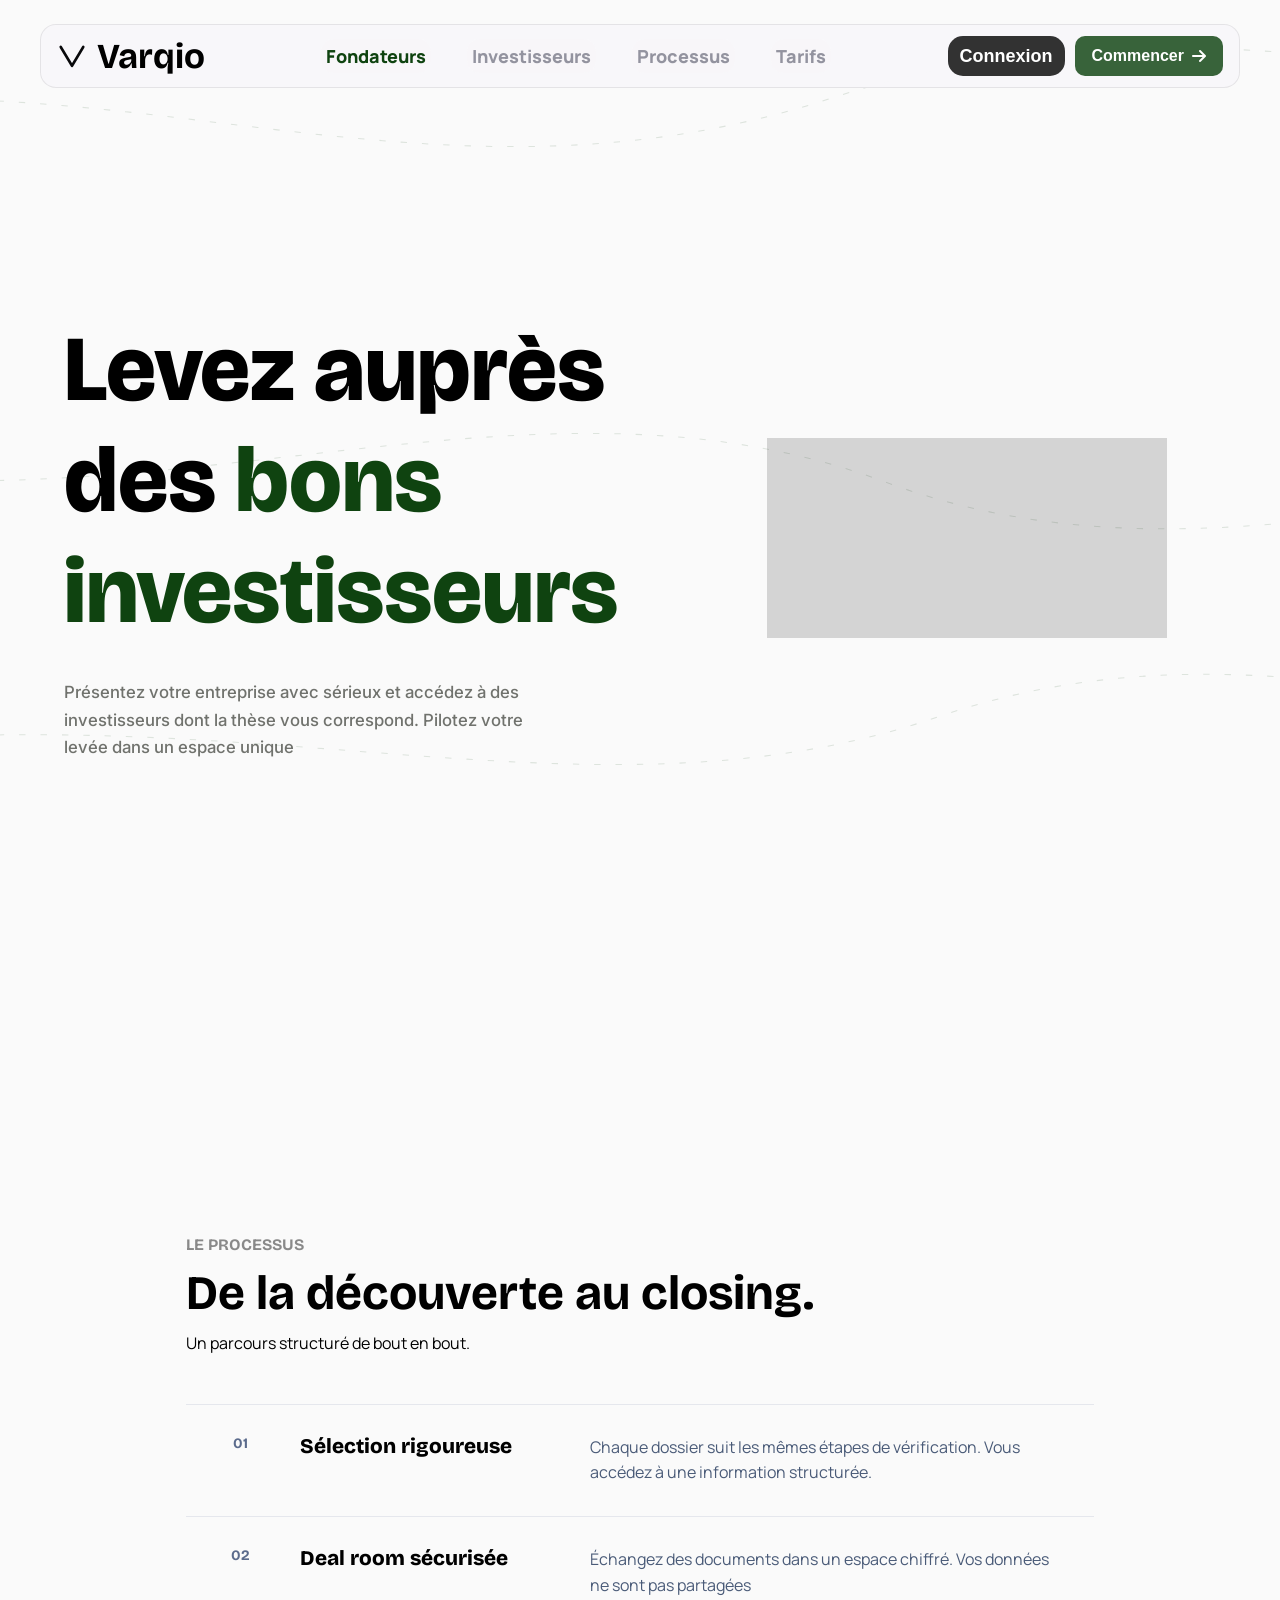
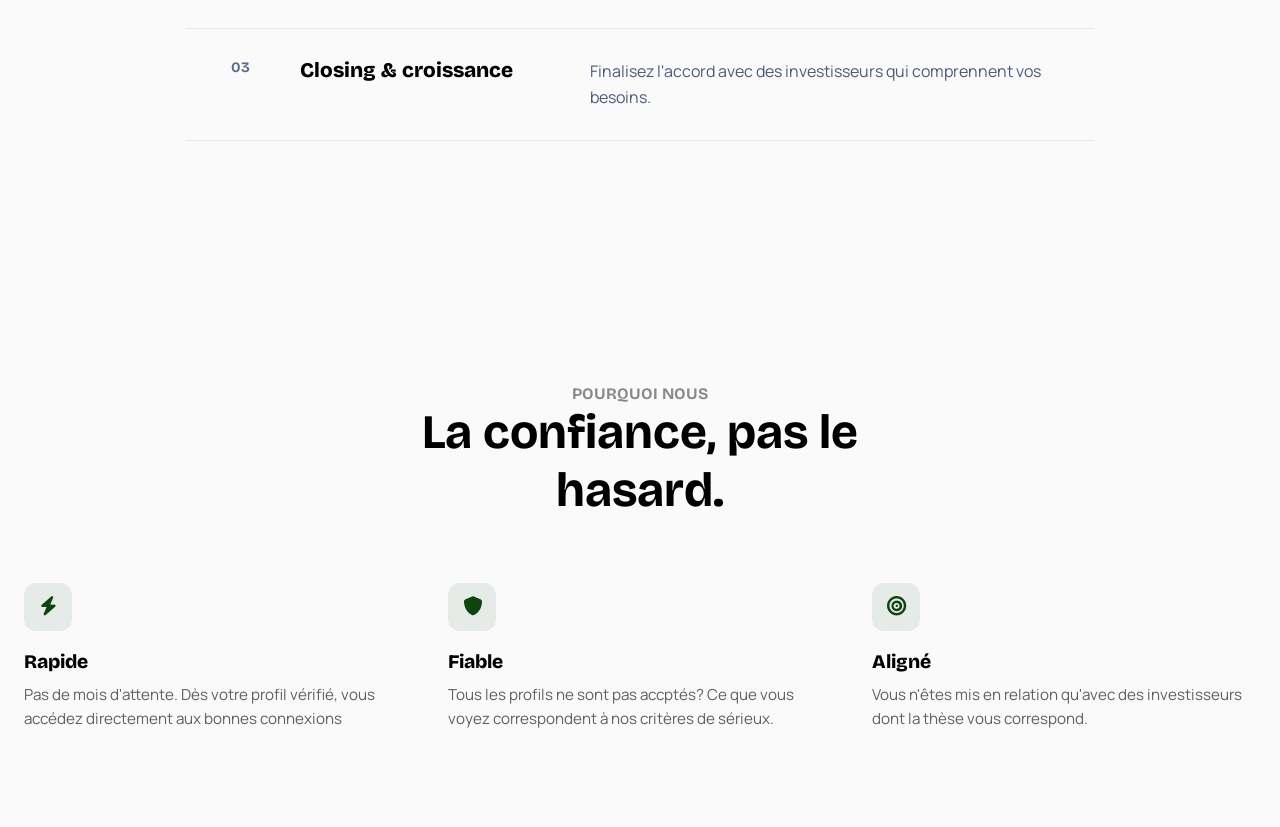
==== Pages/fondateurs.html @ b21f2e2b "Varqio 12/10/2026" ====
<!DOCTYPE html>
<html lang="fr">
    <head>
        <meta charset="UTF-8">
        <meta name="viewport" content="width=device-width, initial-scale=1.0">
        <title>Varqio</title> 
        <link rel="preconnect" href="https://fonts.googleapis.com">
        <link rel="preconnect" href="https://fonts.gstatic.com" crossorigin>
        <link href="https://fonts.googleapis.com/css2?family=Bricolage+Grotesque:opsz,wght@12..96,200..800&family=Inter:ital,opsz,wght@0,14..32,100..900;1,14..32,100..900&family=Manrope:wght@200..800&display=swap" rel="stylesheet">
        <link rel="stylesheet" href="../CSS/Components/cards.css">
        <link rel="stylesheet" href="../CSS/Components/buttons.css">
        <link rel="stylesheet" href="../CSS/base/global.css">
        <link rel="stylesheet" href="../CSS/layout/hero.css">
        <link rel="stylesheet" href="../CSS/base/typography.css">
        <link rel="stylesheet" href="../CSS/Global/navbar.css">
        <link rel="stylesheet" href="../CSS/Global/colors.css">
        <link rel="stylesheet" href="../CSS/pages/hero-fondt.css">
        <link rel="stylesheet" href="../CSS/layout/footer.css">
        <link rel="stylesheet" href="../CSS/base/variables.css">
        <link rel="stylesheet" href="../CSS/pages/fondt.css">
        <link rel="stylesheet" href="https://cdnjs.cloudflare.com/ajax/libs/font-awesome/6.7.2/css/all.min.css">
    </head>
    <body>
    <div class="scroll-progress"></div>
    <div class="bg-lines" aria-hidden="true">
        <svg class="bg-line bg-line-1" viewBox="0 0 1440 900" preserveAspectRatio="xMidYMid slice">
            <path d="M -200 150 C 200 50, 500 250, 900 120 S 1600 180, 1900 80"
                  fill="none" stroke="#0F4310" stroke-width="1" stroke-dasharray="6 14" />
        </svg>

        <svg class="bg-line bg-line-2" viewBox="0 0 1440 900" preserveAspectRatio="xMidYMid slice">
            <path d="M -200 450 C 250 550, 600 350, 950 480 S 1650 400, 1900 500"
                  fill="none" stroke="#0F4310" stroke-width="1" stroke-dasharray="6 14" />
        </svg>

        <svg class="bg-line bg-line-3" viewBox="0 0 1440 900" preserveAspectRatio="xMidYMid slice">
            <path d="M -200 750 C 300 650, 650 820, 1000 700 S 1650 780, 1900 680"
                  fill="none" stroke="#0F4310" stroke-width="1" stroke-dasharray="6 14" />
        </svg>
    </div>
        <nav class="navbar">

    <div>
        <a class="homeButton animHButton" href="../index.html">
            <img src="../Assets/Varqio-logo-LightTheme.svg" class="logoImage">
            <span class="logo-text">Varqio</span>
        </a>
    </div>

    <div class="nav-links">
        <a href="Pages/fondateurs.html" class="nvb-midlink current-page">Fondateurs</a>
        <a class="nvb-midlink">Investisseurs</a>
        <a class="nvb-midlink">Processus</a>
        <a class="nvb-midlink">Tarifs</a>
    </div>

    <div class="nav-actions">
        <div class="right-navbar">
            <button class="right-navbtn">Connexion</button>
            <button class="request-button">Commencer<i class="fa-solid fa-arrow-right"></i></button>
        </div>

        <button class="menu-button" aria-label="Open menu">
            <span></span>
            <span></span>
            <span></span>
        </button>
    </div>

    </nav>
    <div class="hero-fondt">
        <div class="f-hero-content">
            <div class="f-left-hero">
                <h1 class="f-hero-h1">Levez auprès des <span>bons investisseurs</span></h1>
                <p>Présentez votre entreprise avec sérieux et accédez à des investisseurs dont la thèse vous correspond. Pilotez votre levée dans un espace unique</p>
            </div>
            <div class="f-right-hero">
                <div class="hero-f-card">

                </div>
            </div>
        </div>
    </div>
    <div class="process-f">
        <div class="fp-content">
            <div class="fp-top">
                <h4>LE PROCESSUS</h4>
                <h2>De la découverte au closing.</h2>
                <p>Un parcours structuré de bout en bout.</p>
            </div>

            <div class="fp-card">
                <div class="fpc-row">
                    <span class="fpc-num">01</span>
                    <h3>Sélection rigoureuse</h3>
                    <p class="fpc-desc">Chaque dossier suit les mêmes étapes de vérification. Vous accédez à une information structurée.</p>
                </div>

                <div class="fpc-row">
                    <span class="fpc-num">02</span>
                    <h3>Deal room sécurisée</h3>
                    <p class="fpc-desc">Échangez des documents dans un espace chiffré. Vos données ne sont pas partagées</p>
                </div>

                <div class="fpc-row fpc-row-bottom">
                    <span class="fpc-num">03</span>
                    <h3>Closing & croissance</h3>
                    <p class="fpc-desc">Finalisez l'accord avec des investisseurs qui comprennent vos besoins.</p>
                </div>
            </div>
        </div>
    </div>
    <div class="why-us">                                        <!-- pouquoi-nous -->
        <div class="why-content">
            <div class="why-top">
                <h4>POURQUOI NOUS</h4>
                <h2>La confiance, pas le hasard.</h2>
            </div>
            <div class="why-grid">
                <div class="why-card">
                    <div class="why-icon">
                        <i class="fa-solid fa-bolt"></i>
                    </div>
                    <h3>Rapide</h3>
                    <p>Pas de mois d'attente. Dès votre profil vérifié, vous accédez directement aux bonnes connexions</p>
                </div>
                <div class="why-card">
                    <div class="why-icon">
                        <i class="fa-solid fa-shield"></i>
                    </div>
                    <h3>Fiable</h3>
                    <p>Tous les profils ne sont pas accptés? Ce que vous voyez correspondent à nos critères de sérieux.</p>
                </div>
                <div class="why-card">
                    <div class="why-icon">
                        <i class="fa-solid fa-bullseye"></i>
                    </div>
                    <h3>Aligné</h3>
                    <p>Vous n'êtes mis en relation qu'avec des investisseurs dont la thèse vous correspond.</p>
                </div>
            </div>

        </div>
    </div>
        <script src="../JS/menuButton.js"></script>
        <script src="../JS/scrollReveal.js"></script>
        <script src="../JS/scrollProgress.js"></script>
    </body>
</html>
---- CSS/Components/cards.css ----
.hero-homecard { 
    grid-template-columns: 1fr 1fr ;
    padding: clamp(18px, 1.8vw, 26px);
    background-color: #ffffff;
    border: 1px solid black;
    border-radius:  20px;
}

.probcard {
    border-left: 2px solid gray;
    width: 100%;
    max-width: 600px;
    min-height:300px;
    max-height: 500px;
    height: auto ;
    border: 2px solid black;
    background-color: #fff;
    text-align: left;
    border-radius: 10px;
    box-sizing: border-box;
    padding: 30px;
}

.cardicon {
    display:flex;
    justify-content: center;
    margin-bottom: 20px;
}

.has-card {
    width: 100%;
    

    border-radius: 16px;
    background-color: white;
    border: 4px solid #1e29384b;
    
    padding: 24px;
}

@media screen and (max-width: 1077px) {
    .has-card {
        max-width: 560px;
        margin: 0 auto;
    }
}
.has-header {
    display: flex;
    justify-content: space-between;
    align-items: center;;

    font-size: 0.75rem;
    font-weight: 700;
    color: #767676;
    margin-bottom: 16px;

}

.has-card hr {
    border: 1px solid rgba(0, 0, 0, 0.1)
}
.has-row {
    display: flex;
    justify-content: space-between;

    font-size: 0.9rem;
    font-weight: 700;

    padding: 10px 0;
}

.has-row-bottom {
    display: flex;
    justify-content: space-between;

    font-size: 0.9rem;
    font-weight: 700;

    padding: 10px 0 0 0;
}

.has-profile {
    display: flex;
    flex-direction: column;

    border-radius: 10px;
    border: 4px solid #bdc0c4;
    background-color: #24395e15;


    padding: 14px;
    margin: 10px;
}

.has-profile h3, .has-profile span{
    text-align: left;
}

.tar-h-card {
    width: 100%;
    max-width: 400px;

    margin: 0 auto; /* centre la carte dans sa colonne */

    border-radius: 20px;
    background-color: #bdc1c938;
}


.pricing-row {
    display: flex;
    justify-content: space-between;
    align-items: center;

     padding: clamp(14px, 2vw, 20px);
}

.pricing-row h4{
    font-family: 'Bricolage Grotesque', sans-serif;
}

.pricing-row > strong{
    font-size: clamp(1.6rem, 4vw, 2rem);
    font-family: 'Bricolage Grotesque', sans-serif;
    font-weight: 900;
    color: var(--couleur-maindeep1);
}

.pricing-row-top {
    border-width: 2px 2px 1px 2px;
    border-style: solid;
    border-color: rgba(0, 0, 0, 0.15);
    border-radius: 20px 20px 0 0;
}

.pricing-row-middle {
    border-width: 1px 2px;
    border-style: solid;
    border-color: rgba(0, 0, 0, 0.15);
}

.pricing-row-bottom {
    border-width: 1px 2px 2px 2px;
    border-style: solid;
    border-color:rgba(0, 0, 0, 0.15);
    border-radius: 0 0 20px 20px;
}

.rej-home-card {
    position: relative;
    overflow: hidden;

    max-width:100%;

    display: flex;
    flex-direction: column;
    align-items: center;
    justify-content: center;

    background-color: #2c476c7c;
    border-radius: 20px;
    border: 2px solid #0d152071;

   
    gap: 20px;
    margin: clamp(1.5rem, 4vw, 4rem) 16px;
    padding: clamp(28px, 6vw, 80px);
}

.rej-home-card::before {
    content: "";
    position: absolute;
    inset: 0;

    background-image: radial-gradient(
        circle at center,
        #0f4310b2,
        #98a6b8
    );

    opacity: 0;
    z-index: 0;

    transition: opacity 2.5s ease;
}

.rej-home-card:hover::before {
    opacity: 1;
}

.rej-home-card > * {
    position: relative;
    z-index: 1;
}

.rej-home-card h3 {
    color: var(--coul-princ)
}

.rej-home-card h2 {
    max-width:100%;
    word-break: break-word;
    overflow-wrap: break-word;
}

.hero-f-card {
    width: 400px;
    height:200px;

    background-color: rgba(0, 0, 0, 0.15);
}

@media screen and (max-width: 1020px) {
    .hero-f-card {
        display: none;
    }
}

.fp-card {
    display: flex;
    flex-direction: column;

    width: 100%;
    height: auto;
}

.fpc-row {
    display: grid;
    grid-template-columns: 60px 260px 1fr;
    align-items: start;
    gap: 30px;

    border-top: 1.5px solid #e5e7ed;
    padding: 30px 24px;

    transition: background-color 0.3s ease;
}

.fpc-row-bottom {
    border-bottom: 1.5px solid #e5e7ed;
}

.fpc-row:hover {
    background-color: #f0f3f9;
}

.fpc-num {
    font-family: 'Bricolage Grotesque', sans-serif;
    font-size: 0.9rem;
    font-weight: 700;
    color: #5b6b8c;
}

.fpc-row h3 {
    font-size: 1.3rem;
    font-weight: 800;
    line-height: 1.2;
    margin: 0;

    text-align: left;
}

.fpc-desc {
    max-width: 480px;

    font-size: 1rem;
    line-height: 1.6;
    color: #4a5b78;

    text-align: left;
    margin: 0;
}

@media (max-width: 800px) {
    .fpc-row {
        display: grid;
        grid-template-columns: 1fr;
        justify-items:center;
        gap: 10px;
    }
    .fpc-row h3 {
        text-align: center;
    }
    .fpc-desc {
        text-align: center;
    }
}

.why-card {
    text-align: left
}

.why-icon {
    display: inline-flex;
    align-items: center;
    justify-content: center;

    width: 48px;
    height: 48px;

    border-radius: 12px;
    background: rgba(15,67,16, 0.08);

    margin-bottom: 1.2rem;
}

.why-icon i {
    color: #0f4310;
    font-size: 1.2rem;
}

.why-card h3 {
    font-size: 1.2rem;
    font-weight: 800;
    margin-bottom: 0.6rem;
    text-align: left;
}

.why-card p {
    font-size: 0.95rem;
    line-height: 1.6;
    color: #5B6259;
    text-align: left;
}
---- CSS/Components/buttons.css ----
.request-button {
  display: inline-flex;
  align-items: center;
  justify-content: center;

   gap: 8px;

  
  border-radius: 10px;
  height: 40px;
  padding: 10px 16px;
    
  background: #0f4310d2;
  color: white;

  border: none;
  cursor: pointer;

  position: relative;
  overflow: hidden;

  transition: border-color 0.25s ease, background-color 0.5s ease;
  
  font-weight: 600;
  font-size: 1rem;
}
.request-button:hover {
  border-color: #0F4310;
  background-color: #0f4310;
}

@media (max-width: 749px) { 
    .request-button {
        min-width: 50%;
    }
    .right-navbtn {
        min-width: 50%;
    }
}


.investisseur-btn {
    max-width:80%;
    height: 50px;
    
    padding: 16px;
    
    align-items: center;
    border-radius: 6px;

    background-color: #0F4310;
    color: white;
    border: none;
    transition: transform 0.25s ease, box-shadow 0.25s ease;

    cursor: pointer;
} 
.investisseur-btn:hover {
    transform: translate(0px, -2px); 
    box-shadow: 0 8px 24px -6px #0F4310;
} 

.investisseur-btn:hover,
.request-button:hover {
    background-color: var(--couleur-maindeep1);
    transform: translateY(-2px);
    box-shadow: 0 8px 24px -6px var(--couleur-main1);
}


.postul-btn {
    max-width:80%;
    padding: 16px;
    border-radius: 6px;
    background-color: #b6bbbdcc;
    border: 2px solid rgb(85, 80, 80);
    cursor: pointer;

    border-color: rgba(20, 23, 15, 0.2);
    color: var(--encre);

}

.postul-btn:hover {
    border-color: var(--couleur-maindeep1);
    color: var(--couleur-maindeep1);
    transform: translateY(-2px);
}

.investisseur-btn,
.postul-btn,
.request-button {
    display: inline-flex;
    align-items: center;
    justify-content: center;
    gap: 8px;

    border-radius: 10px;
    border: 1.5px solid transparent;

    font-family: 'Space Grotesk', sans-serif;
    font-weight: 600;
    cursor: pointer;

    transition: background-color 0.25s ease, border-color 0.25s ease, transform 0.15s ease, box-shadow 0.25s ease;
}

.investisseur-btn,
.postul-btn {
    height: 50px;
    padding: 0 22px;
    font-size: 1.05rem;
    width: 300px;
}

.hero-btns {
    display: flex;
    margin: 10px ;
    gap: 10px;
}


.investisseur-btn:hover,
.request-button:hover {
    background-color: var(--couleur-main1);
    transform: translateY(-2px);
    box-shadow: 0 8px 24px -6px var(--couleur-maindeep1);
}
@media screen and (max-width: 900px) {
    .hero-home-btns {
        display: flex;
        justify-content: center;
        flex-wrap: wrap;
        margin:10px;
        gap: 10px;
    }
    .investisseur-btn,
    .postul-btn {
        height: 50px;
        padding: 0 16px;
        font-size: 1.05rem;
        width: 300px;
    }   
}

.fond-btn {
    max-width: max-content;
    background-color: #376239;
    color: white;
    font-weight: 600;
   
    border-radius: 10px;
    border:none;
    padding: 10px;
    margin: 15px 15px 15px 0;
    transition: transform 0.8s ease-in-out, box-shadow 0.8s ease, background-color 0.8s ease;
}

.fond-btn:hover {
    cursor: pointer;
    transform: scale(1.05);
    background-color: var(--couleur-main1);
    box-shadow: 0 0 20px  0.5px #0F4310;
}

.has-btn {
    display: flex;
    align-items: center;
    justify-content: space-between;
    
    gap: 8px;

    width: 100%;

    padding: 10px;
    margin-top: 15px;

    border-radius: 10px;
    border: none;

    background-color: #0F4310;
    color: white;

    font-family: 'Bricolage Grotesque', sans-serif;
    font-weight: 600;
    font-size: 1rem;

    cursor: pointer;
    transition: background-color 0.5s ease 0.1s, transform 0.5s ease 0.1s;
}

.has-btn:hover {
    background-color: #0A2F0C;
    transform: translate(0, -4px);
}

.has-btn i {
    background: transparent;
    transition: transform 0.5s ease;
}

.has-btn:hover i {
    transform: translate(6px, 0);
}
---- CSS/base/global.css ----
* {
    margin: 0;
    padding: 0;
    box-sizing: border-box;
}

:root {
    font-size: 16px;
}

html {
    overflow-x: clip;
    margin: 0;
    padding:0;
}

@media (prefers-reduced-motion: no-preference) {
    html {
        scroll-behavior: smooth;
    }
}

body {
    display: flex;
    flex-direction: column;
    justify-content: flex-start;
    text-align: center;

    margin: 0;
    padding: 0;

    background-color: #FAFAFA;
    color: black;
    font-family: "Manrope", sans-serif;  
}


.resizing * {
    transition: none !important;
}

::selection {
    background-color: #0f4310;
    color: #ffffff;
}

/* Barre de défilement */
::-webkit-scrollbar {
    width: 6px;
}

::-webkit-scrollbar-track {
    background: transparent;
}

::-webkit-scrollbar-thumb {
    width: 10px;

    background-color: rgba(15, 67, 16, 0.4);
    border-radius: 20px;

    border: 2px solid #FAFAFA;
    background-clip: padding-box;
}

::-webkit-scrollbar-thumb:hover {
    background-color: rgba(15, 67, 16, 0.6);
    border-width: 1px;
}

.scroll-progress {
    position: fixed;
    top: 0;
    left: 0;

    height: 3px;
    width: 0%;

    background-color: #0F4310;

    z-index: 200;

    transition: width 0.1s ease-out;
}

.bg-lines {
    position: fixed;
    inset: 0;

    z-index: -1;
    opacity: 0.12;

    pointer-events: none;
    overflow: hidden;
}

.bg-line {
    position: absolute;
    top: 0;
    left: -10%;

    width: 120%;
    height: 100%;

    will-change: transform, translate;
}

/* Deux animations par ligne : X (propriété "translate") et Y (propriété "transform"),
   avec des durées différentes pour que les arrêts ne coïncident jamais */
.bg-line-1 {
    animation:
        driftX1 16s linear infinite alternate,
        driftY1 11s linear infinite alternate;
}

.bg-line-2 {
    animation:
        driftX2 19s linear infinite alternate,
        driftY2 13s linear infinite alternate;
}

.bg-line-3 {
    animation:
        driftX3 21s linear infinite alternate,
        driftY3 17s linear infinite alternate;
}

@keyframes driftX1 { from { translate: 0 0; }     to { translate: -12% 0; } }
@keyframes driftY1 { from { transform: translateY(0); }    to { transform: translateY(40px); } }

@keyframes driftX2 { from { translate: -10% 0; }  to { translate: 8% 0; } }
@keyframes driftY2 { from { transform: translateY(0); }    to { transform: translateY(-50px); } }

@keyframes driftX3 { from { translate: 6% 0; }    to { translate: -10% 0; } }
@keyframes driftY3 { from { transform: translateY(25px); } to { transform: translateY(-30px); } }

@media (prefers-reduced-motion: reduce) {
    .bg-line {
        animation: none;
    }
}

.reveal,
.reveal-left,
.reveal-up {
    opacity: 0;
    transition: opacity 0.7s ease, transform 0.7s ease;
}

.reveal-left {
    transform: translateX(-30px);
}

.reveal-up {
    transform: translateY(24px);
}

.reveal.visible,
.reveal-left.visible,
.reveal-up.visible {
    opacity: 1;
    transform: translate(0, 0);
}

.reveal-delay {
    transition-delay: 0.18s;
}

@media (prefers-reduced-motion: reduce) {
    .reveal,
    .reveal-left,
     .reveal-up {
        opacity: 1;
        transform: none;
        transition: none;
     }
}
---- CSS/layout/hero.css ----
.hero {
    position: relative;
    min-height: calc(100vh - 120px);

    display: flex;
    flex-direction: column;
    align-items: center;
    justify-content: center;
    overflow: hidden;
}


.hero::before {
    content: "";
    position: absolute;
    top: -200px;
    left: 50%;
    transform: translateX(-50%);

    width: 900px;
    height: 500px;

    background: radial-gradient(ellipse at center, rgba(15, 67, 16, 0.08), transparent 70%);

    pointer-events: none;
    z-index: 0;
    top: -120px;
    width: min(900px, 100%);
}

.hero-content {
    display: flex;
    flex-direction: column;
    align-items: flex-start;
    text-align: left;

    line-height: 1;
    gap: clamp(1.5rem, 2vw + 0.5rem, 2rem);

    width: 100%;
    max-width: 1300px;
}

.hero-content span {
    color: var(--couleur-main1);
}


.top-hero {
    display: flex;
    align-items: center;
    justify-content: center;

    gap: clamp(40px, 6vw, 90px);

    width: 100%;
    padding: 20px;
}

.hero p {
    width: 90%;
    max-width: 600px;

    margin: 0;

    text-align: left;
    font-size: 1.05rem;
    line-height: 1.65;
     padding: 20px;

    color: var(--mutée);
    font-weight: 500;
    font-family: 'Inter', sans-serif;
}

.hero-grid {
    display: grid;
    grid-template-columns: 2fr 1fr;
    align-items: center;
    gap: 3rem;

    max-width: 1200px;
    margin: 10px;
    
    position: relative;
    z-index: 1;
    
}


.hero-mockup {
    display: flex;
    justify-content: center;
}

.founder-card {
    width: 100%;
    max-width: 340px;

    background: white;
    border: 1px solid rgba(0, 0, 0, 0.08);
    border-radius: 16px;
    box-shadow: 0 20px 60px -20px rgba(0, 0, 0, 0.15);

    padding: 24px;
}

.founder-card-top {
    display: flex;
    align-items: center;
    gap: 12px;

    margin-bottom: 20px;
}

.founder-avatar {
    width: 44px;
    height: 44px;
    border-radius: 50%;
    background: linear-gradient(135deg, #0F4310, #4a7a3f);
    flex-shrink: 0;
}

.founder-name {
    font-weight: 700;
    font-size: 0.95rem;
    margin: 0;
}

.founder-role {
    font-size: 0.8rem;
    color: #767676;
    margin: 0;
}

.verified-badge {
    margin-left: auto;
    font-size: 0.75rem;
    font-weight: 600;
    color: #0F4310;
    background: rgba(15, 67, 16, 0.08);
    padding: 4px 10px;
    border-radius: 20px;
    white-space: nowrap;
}

.founder-stats {
    display: flex;
    gap: 24px;
    padding-top: 16px;
    border-top: 1px solid rgba(0, 0, 0, 0.06);
}

.stat-value {
    font-size: 1.4rem;
    font-weight: 800;
    color: #14170F;
    margin: 0;
}

.stat-label {
    font-size: 0.75rem;
    color: #767676;
    margin: 0;
}

@media (max-width: 1020px) {
    .hero-grid {
        display: flex;
        flex-direction: column;
        align-items: center;
        gap: 2rem;

        width: 100%;
        margin: 0;
        padding: 2rem 20px;
    }

    .hero-content {
        align-items: center;
        text-align: center;
        width: 100%;
        margin: 0;
    }

    .hero h1 {
        text-align: center;
    }

    .top-hero {
        padding: 0;
    }

    .hero p {
        width: 100%;
        padding: 10px 0;
        text-align: center;
    }

    .hero-btns {
        flex-wrap: wrap;
        justify-content: center;
        margin: 0;
    }

    .hero-mockup {
        width: 100%;
        margin-top: 0;
    }
}
---- CSS/base/typography.css ----
.display-large {
    font-family: "Space Grotesk", sans-serif;
    font-size: 64px;
    font-weight: 600;
}

.display-medium {
    font-family: "Space Grotesk", sans-serif;
    font-size: 44px;
    font-weight: 600;
}

.headline-large {
    font-family: "Space Grotesk", sans-serif;
    font-size: 32px;
    font-weight: 600;
}

.body-large {
    font-family: Inter, sans-serif;
    font-size: 16px;
    font-weight: 400;
}

.label-small {
    font-family: "Plus Jakarta Sans", sans-serif;
    font-size: 12px;
    font-weight: 400;
    color: #938f97;
}

.nvb-midbtn{
    font-family:"Space Grotesk", sans-serif;
    font-size: 19px;
}

h1, h2, h3, h4, h5, h6, p{
    color: black;
}
h1, h2, h3, h4 {
    font-family: 'Bricolage Grotesque', sans-serif;
}

h4 {
    color: rgba(0, 0, 0, 0.45)
}

.hero-h-h1 {
    font-weight: 800;
    font-size: clamp(2.9rem, 6vw + 1rem, 6rem);
    text-align: left;
    color: black;
}

.f-hero-h1 {
    font-weight: 800;
    text-align: left;
    font-size: clamp(3rem, 6vw + 1rem, 6rem);
    color: black;
}

.f-hero-h1 span {
    color: var(--coul-princ)
}
 
h2 {
    font-size: clamp(1.9rem, 4vw + 0.8rem, 3rem);
    font-weight: 700;
    color: black;
}

.HomeProcessus  > p {
    font-weight: 700;
}
---- CSS/Global/navbar.css ----
.navbar {
    display: flex;
    justify-content: space-between;
    align-items: center;

    position: sticky;
    top: 24px;
    z-index: 100;

    width: min(1200px, calc(100% - 32px));
    height: 64px;

    margin: 24px auto 0;
    padding: 0 16px;

    border: 1px solid rgba(0, 0, 0, 0.08);
    border-radius: 16px;

    background-color: rgba(248, 247, 250, 0.97);

    box-sizing: border-box;
}

.logo-text {
    font-size: 35px;
    font-family: 'Bricolage Grotesque', sans-serif;
    color: black;
    font-weight: 700;
}

.logoImage {
    width: 30px;
}

.homeButton {
    display: flex;
    align-items: center;
    gap: 10px;

    background: none;
    border: none;
    
    user-select: none;

    text-decoration: none;
}

.animHButton {
    position: relative;
    overflow: hidden;
}

.animHButton::after {
    content: "";
    position:absolute;
    left:0;
    bottom:0;

    width: 100%;
    height: 2px;

    background-color: #0F4310;

    transform: scaleX(0);
    transform-origin: left;

    transition: transform 0.3s ease;
}

.animHButton:hover::after {
    transform: scaleX(1);
}

.menu-button {
    display: flex;
    flex-direction: column;
    justify-content: center;
    align-items: center;

    gap: 5px;

    width: 40px;
    height: 40px;

    padding: 0;

    border: 2px solid rgba(128, 128, 128, 0.6);
    border-radius: 13px;

    background: none;
    cursor: pointer;
}

.menu-button span {
    display: block;

    width: 22px;
    height: 3px;

    background-color: rgb(100, 100, 100);

    transition:
        transform 0.3s ease,
        opacity 0.3s ease;
}

.menu-button.open span:nth-child(1) {
    transform: translate(0, 8px) rotate(45deg) scale(1.2);
}

.menu-button.open span:nth-child(2) {
    opacity: 0;
}

.menu-button.open span:nth-child(3) {
    transform: translate(0, -8px) rotate(-45deg) scale(1.2);
}

.nav-links {
    display: flex;
    flex-direction: column;
    gap: 20px;

    position: absolute;

    top: calc(100% + 10px);
    left: 0;
    right: 0;

    padding: 20px;

    background: #F8F7FA;

    border: 1px solid rgba(0, 0, 0, 0.08);
    border-radius: 16px;

    box-sizing: border-box;

    opacity: 0;
    visibility: hidden;
    transform: translateY(-8px);
    pointer-events: none;

    transition:
        opacity 0.4s ease,
        transform 0.4s ease,
        visibility 0s linear 0.25s;
}


.nav-links.open {
    opacity: 1;
    visibility: visible;
    transform: translateY(0);
    pointer-events: auto;

    background: rgba(255, 255, 255, 0.9);
    transition:
        opacity 0.4s ease,
        transform 0.4s ease,
        visibility 0s linear 0s;

}

.nvb-midlink {
    font-size: 18px;

    color: #93939f;
    background-color: #f8f7fabb;

    user-select:none;

    font-weight: 800;
    
    border-radius: 12px;

    text-decoration: none;

    padding: 5px;

    border: none;

    transition: background-color 0.4s ease;
}

.nvb-midlink:hover {
    background-color: rgba(200, 200, 200, 1);
    cursor: pointer;
}

.right-navbtn {
    color: white;
    background-color: rgba(0, 0, 0, 0.8);
    font-weight: 700;
    font-size: 18px;

    border-radius: 15px;
    padding: 8px 12px;
    height: 40px;

    border: none;

    transition: background-color 0.4s ease;
}

.right-navbtn:hover {
    background-color: rgba(140, 140, 140, 1);
}

.nav-actions {
    display: flex;
    align-items: center;
    gap: 16px;
}

.right-navbar {
    display: flex;
    align-items: center;
    gap: 10px;
}

@media (max-width: 749px) {
    .right-navbar {
        display: none;
    }

    .right-navbar.in-menu {
        display: flex;
        flex-direction: column;
        gap: 15px;
        width: 100%;
    }
}

@media (min-width: 1100px) {

    .menu-button {
        display: none;
    }

    .nav-links {
        position: static;

        display: flex;
        flex-direction: row;
        align-items: center;
        gap: 36px;

        padding: 0;
        background: none;
        border: none;
        border-radius: 0;

        opacity: 1;
        visibility: visible;
        transform: none;
        pointer-events: auto;
        transition: none;
    }

    .right-navbar {
        font-family: "Space-Grotesk", sans-serif;
        font-size: 21px;
        font-weight: 700;
    }
}

.nvb-midlink.current-page {
    color: #0F4310;
    font-weight: 800;

    pointer-events: none;
    cursor: default;
}

.nvb-midlink.current-page:hover {
    background-color: transparent;
}

.homeButton.is-home {
    cursor: default;
    pointer-events: none;
}
---- CSS/Global/colors.css ----
:root {
    --coul-princ: #0f4310;
    --coul-secondaire: rgb(100, 100, 100);
    --coul-tertiaire: #edf2fc;
}
---- CSS/pages/hero-fondt.css ----
.hero-fondt {
    min-height: 100vh;
    width: 100%;

    display: flex;
    justify-content: center;
    align-items: center;
}

.f-hero-content {
    width: 100%;
    max-width: 1300px;

    display: flex;
    flex-direction: row;

    align-items: center;
    justify-content: center;

    padding: 4rem;
    gap: 100px;

    box-sizing: border-box;
}

.f-left-hero {
    flex: 1;

    display: flex;
    flex-direction: column;
    align-items: flex-start;

    gap: 2rem;
}

.f-right-hero {
    flex: 1;

    display: flex;
    justify-content: center;
    align-items: center;
    
}

.f-left-hero p {
    width: 90%;
    max-width: 600px;

    margin: 0;

    text-align: left;
    font-size: 1.05rem;
    line-height: 1.65;

    color: var(--mutée);
    font-weight: 500;
    font-family: 'Inter', sans-serif;
}


@media screen and (max-width: 1020px) {
    .f-hero-content {
        flex-direction: column;
        align-items: center;
        text-align: center;
    }

    .f-hero-h1 {
        text-align: center;
    }

    .f-left-hero {
        align-items: center;
    }

    .f-left-hero p {
        text-align: center;
    }
}
---- CSS/layout/footer.css ----
.size-footer {
    width:100%;
    max-width: 1300px;
    margin: 0 auto;
    padding: 5rem 24px 2rem;

    border-top: 2px solid #edf2fc ;
}

.footer-content {
    display: flex;
    justify-content: space-between;
    align-items: flex-start;
    flex-wrap: wrap;

    

    gap: 3rem;

    padding-bottom: 3rem;
}

.footer-links {
    display:flex;
    gap: 5rem;
}

.footer-col {
    display: flex;
    flex-direction: column;
    gap: 14px;
}

.footer-col h4 {
    font-family: 'Bricolage Grotesque', sans-serif;
    font-size: 0.8rem;
    font-weight: 700;
    letter-spacing: 0.04rem;
    text-transform: uppercase;

    color: #767676;
    margin: 0 0 6px;
}

.footer-col a {
    font-size: 0.95rem; 
    color: #12170F;
    text-decoration: none;

    transition: color 0.2s ease
}

.footer-col a:hover {
    color: #0F4310;
}

.footer-brand {
    max-width: 280px;
}

.footer-logo {
    display:flex;
    align-items: center;
    gap: 8px;

    margin-bottom: 12px;
}

.footer-logo, .footer-logo-text {
    font-size: 1.2rem;
    font-weight: 900;
}

.footer-tagline {
    font-size: 0.9rem;
    line-height: 1.55;
    color: #5B6259;
    margin: 0
}

.footer-bottom {
    display: flex;
    justify-content: space-between;
    align-items:center;
    flex-wrap: wrap;
    gap: 12px;

    padding-top: 2rem;
    border-top: 1px solid rgba(0, 0, 0, 0.08);
}

.footer-legal {
    display:flex;
    gap:20px;
}


.footer-legal a {
    color: #767676;
    text-decoration: none;

    transition: color 0.2s ease;
}

.footer-legal a:hover {
    color: #0F4310;
}

@media (max-width: 700px) {
    .footer-content {
        flex-direction: column;
    }

    .footer-links {
        gap: 3rem;
        width: 100%;
    }

    .footer-brand {
        max-width: 100%;
    }

    .footer-bottom {
        flex-direction: column;
        align-items: flex-start;
    }
}
---- CSS/base/variables.css ----
:root {
    --couleur-main1: #0F4310;
    --couleur-maindeep1: #0A2F0C;
    --encre: #14170F;
    --mutée: rgba(20, 23, 15, 0.6);
}
---- CSS/pages/fondt.css ----
.process-f {
    display: flex;
    flex-direction: column;
    align-items: center;
    justify-content: center;

    min-height: 100vh;
    width: 100vw;
}

.fp-content {
    display:flex;
    flex-direction: column;
    align-items: flex-start;

    max-width: 1300px;

    padding:30px;
}

.fp-top {
    display:flex;
    flex-direction: column;
    
    text-align: left;

    padding: 100px 100px 50px 0px;
    gap: 10px;
}

.why-us {
    display:flex;
    justify-content: center;

    width: 100vw;
    padding: 6rem 24px;
}

.why-content {
    width: 100%;
    max-width: 1300px;
}

.why-top {
    text-align:center;
    max-width: 600px;
    margin: 0 auto 4rem;
}

.why-grid {
    display: grid;
    grid-template-columns: repeat(3, 1fr);
    gap: 2.5rem;
}
@media screen and (max-width: 800px) {
    .why-grid {
        grid-template-columns: 1fr;
        gap:2rem;
    }
}
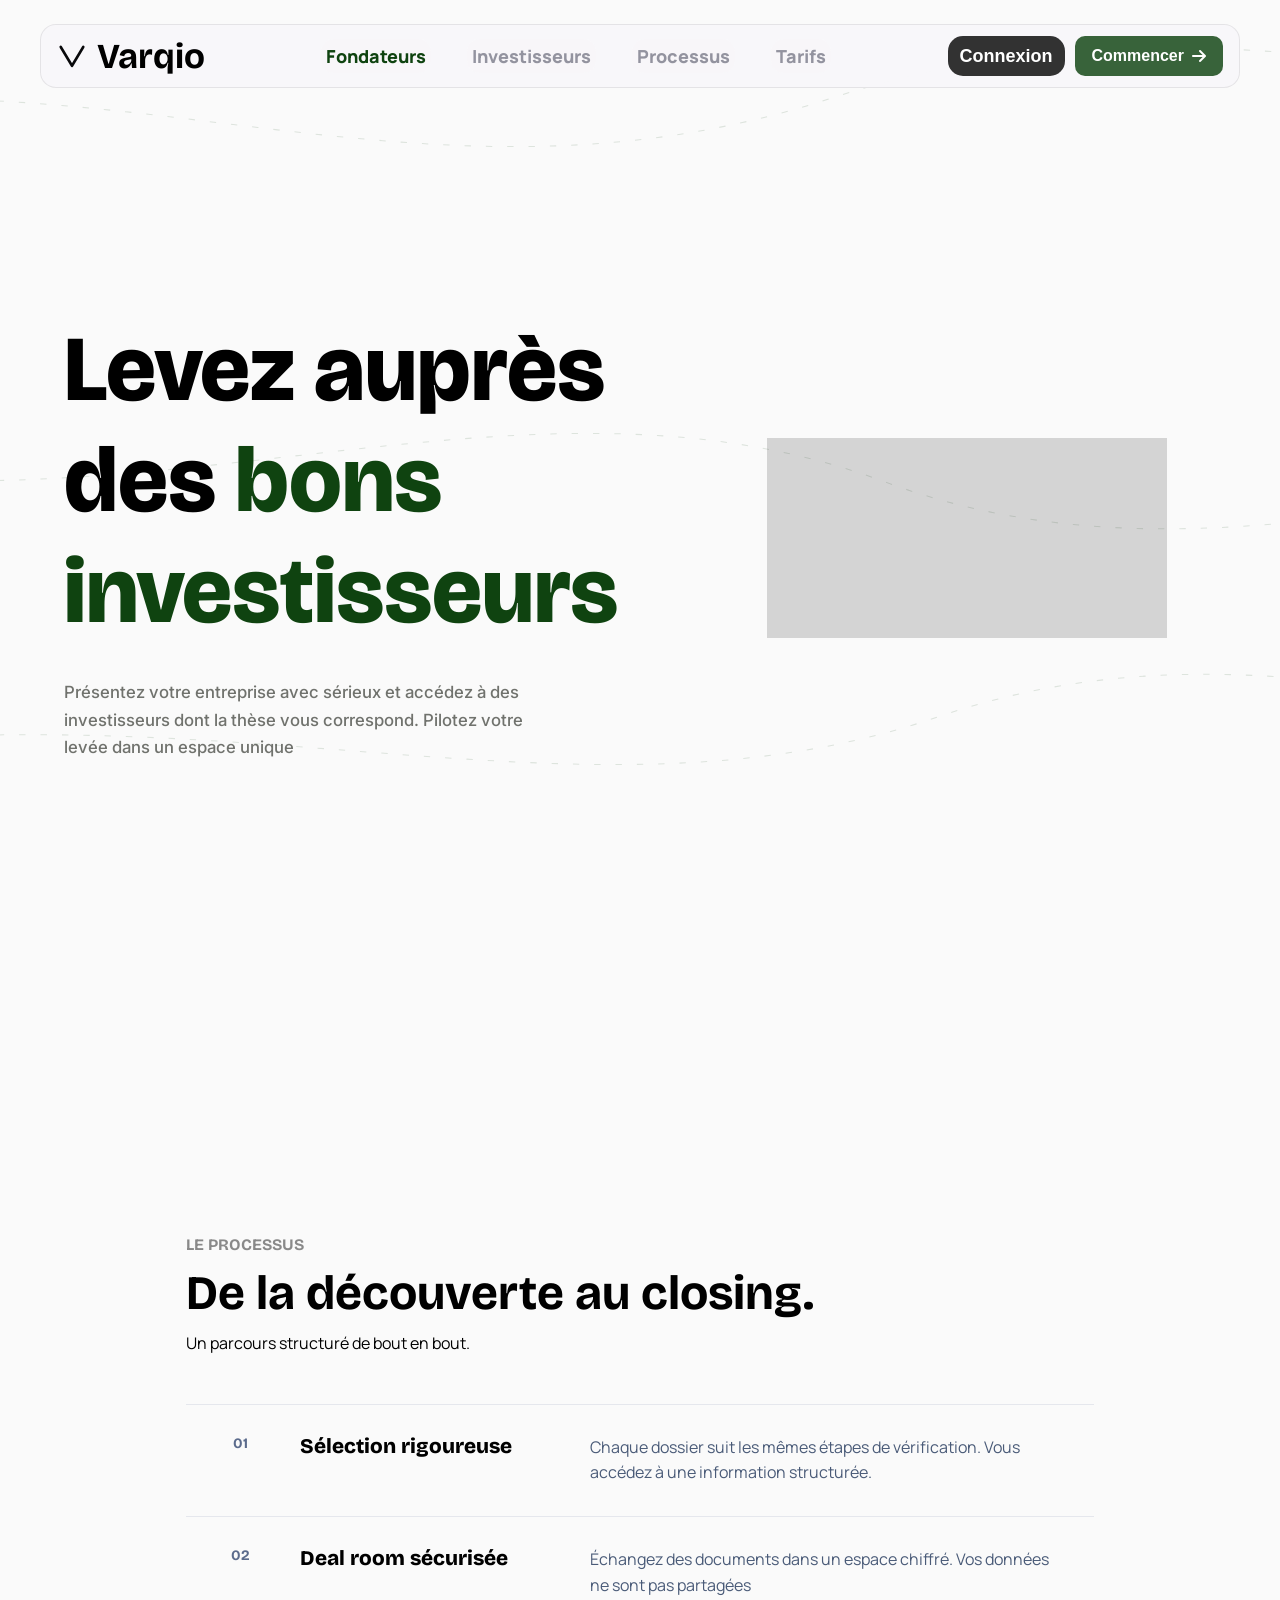
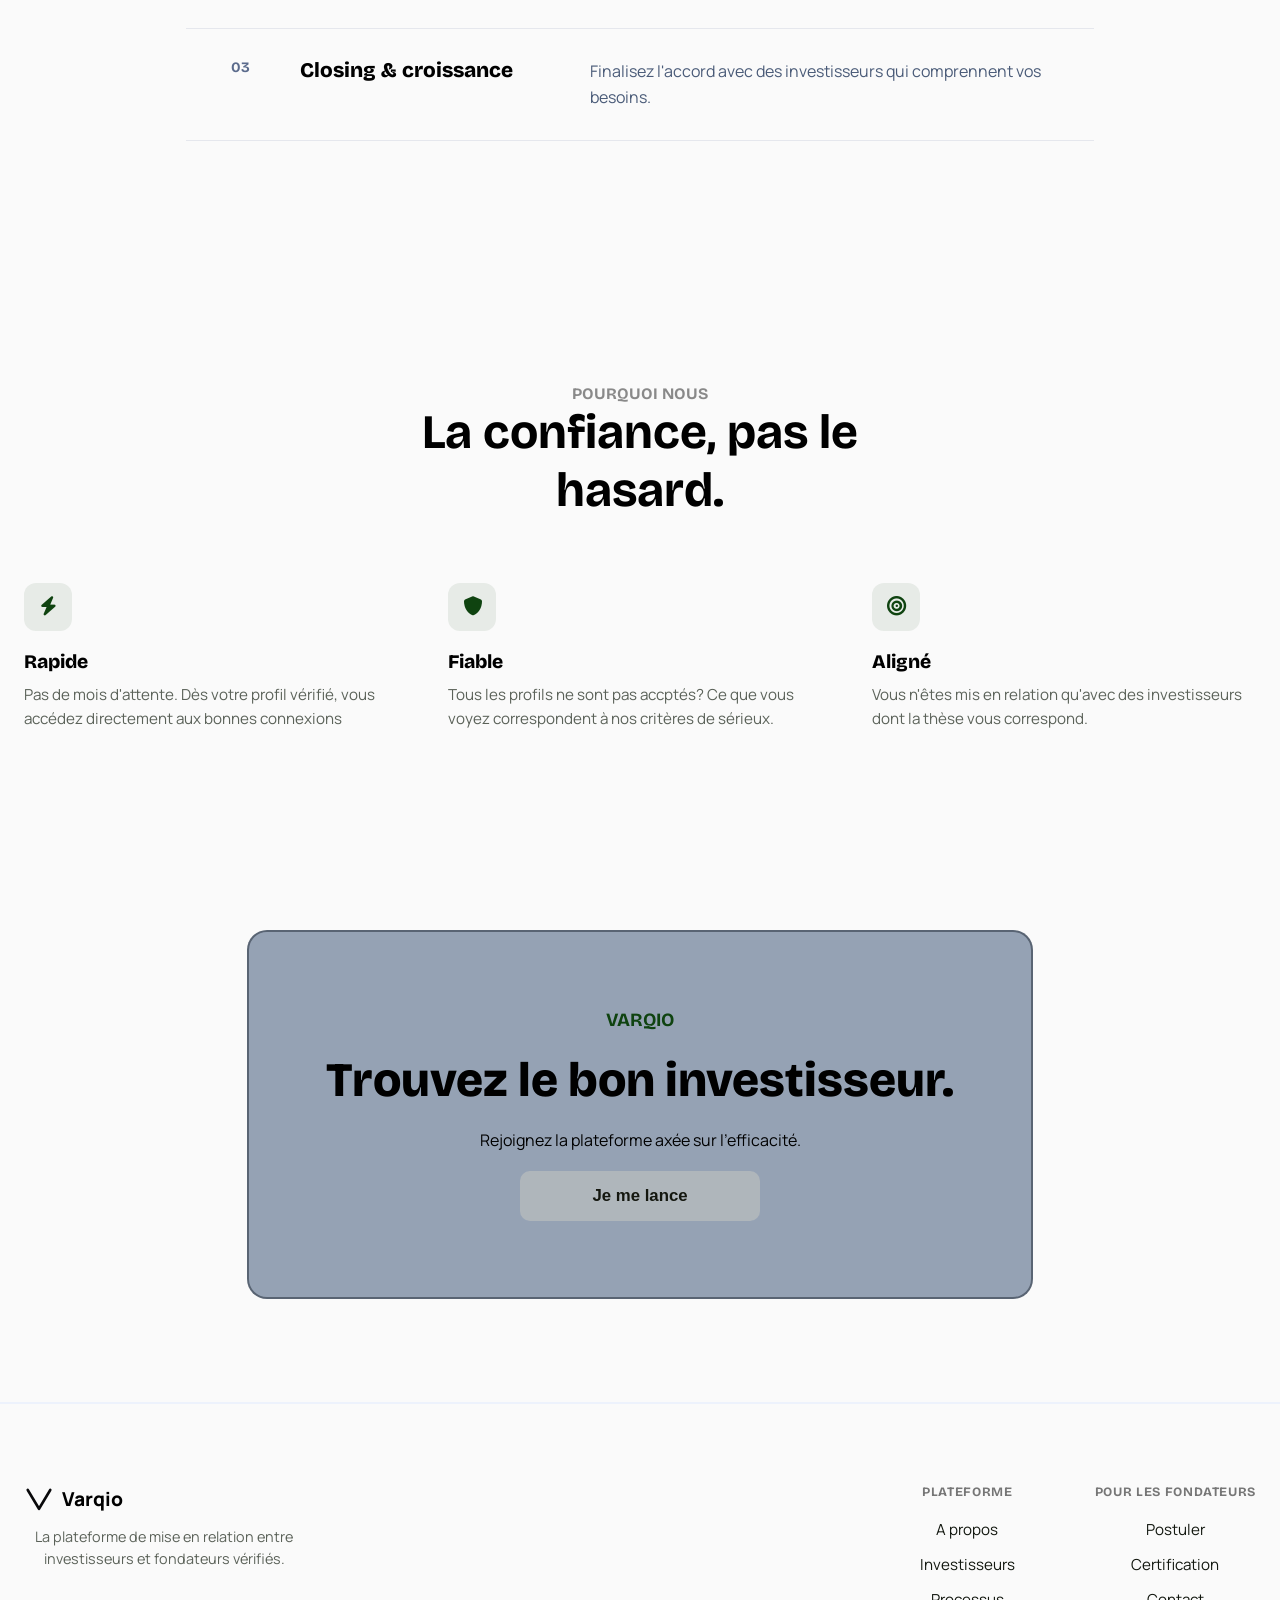
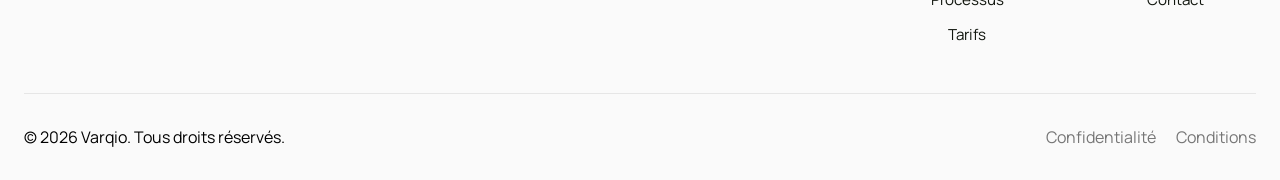
==== commit 75d24b1b: "Varqio 13/10/2026" ====
--- a/Pages/fondateurs.html
+++ b/Pages/fondateurs.html
@@ -142,6 +142,53 @@
 
         </div>
     </div>
+    <div class="rej-div">
+            <div class="rej-content">
+                <div class="rej-card reveal-up">
+                    <h3>VARQIO</h3>
+                    <h2>Trouvez le bon investisseur.</h2>
+                    <p>Rejoignez la plateforme axée sur l'efficacité.</p>
+                    <section class="rc-btn-sec">                                                <!-- rhc = rejoindre - home- card  -->
+                        <button class="postul-btn">Je me lance </button>
+                    </section>
+                </div>
+            </div>
+    </div>
+    <footer class="size-footer">
+            <div class="footer-content">
+                <div class="footer-brand">
+                    <div class="footer-logo">
+                        <img src="../Assets/Varqio-logo-LightTheme.svg" class="logoImage">
+                        <span class="footer-logo-text">Varqio</span>
+                    </div>
+                    <p class="footer-tagline">
+                        La plateforme de mise en relation entre investisseurs et fondateurs vérifiés.
+                    </p>
+                </div>
+                <div class="footer-links">
+                    <div class="footer-col">
+                        <h4>Plateforme</h4>
+                        <a href="#">A propos</a>
+                        <a href="#">Investisseurs</a>
+                        <a href="#">Processus</a>
+                        <a href="#">Tarifs</a>
+                    </div>                                <!--MODIFIER CETTE PARTIE PLUS TARD-->
+                    <div class="footer-col">
+                        <h4>Pour les fondateurs</h4> 
+                        <a href="#">Postuler</a>
+                        <a href="#">Certification</a>
+                        <a href="#">Contact</a>
+                    </div>
+                </div>
+            </div>
+            <div class="footer-bottom">
+                <p>© 2026 Varqio. Tous droits réservés.</p>
+                <div class="footer-legal">
+                    <a href="#">Confidentialité</a>
+                    <a href="#">Conditions</a>
+                </div>
+            </div>
+    </footer>
         <script src="../JS/menuButton.js"></script>
         <script src="../JS/scrollReveal.js"></script>
         <script src="../JS/scrollProgress.js"></script>
--- a/CSS/Components/cards.css
+++ b/CSS/Components/cards.css
@@ -146,7 +146,35 @@
     border-radius: 0 0 20px 20px;
 }
 
-.rej-home-card {
+
+
+.rej-div {
+    display:flex;
+    justify-content: center;
+
+    width: 100vw;
+}
+
+.rej-content {
+    width: 100%;
+    max-width: 1300px;
+
+    display:flex;
+    justify-content: center;
+    align-items: center;
+
+    margin: clamp(1.5rem, 4vw, 4rem) 16px;
+}
+
+.rc-btn-sec {
+    display:flex;
+    justify-content: center;
+    align-items: center;
+ 
+    gap: 1rem;
+}
+
+.rej-card {
     position: relative;
     overflow: hidden;
 
@@ -167,7 +195,7 @@
     padding: clamp(28px, 6vw, 80px);
 }
 
-.rej-home-card::before {
+.rej-card::before {
     content: "";
     position: absolute;
     inset: 0;
@@ -184,23 +212,27 @@
     transition: opacity 2.5s ease;
 }
 
-.rej-home-card:hover::before {
+.rej-card:hover::before {
     opacity: 1;
 }
 
-.rej-home-card > * {
+.rej-card > * {
     position: relative;
     z-index: 1;
 }
 
-.rej-home-card h3 {
+.rej-card h3 {
     color: var(--coul-princ)
 }
 
-.rej-home-card h2 {
+.rej-card h2 {
     max-width:100%;
+    font-weight: 800;
+
     word-break: break-word;
     overflow-wrap: break-word;
+
+    font-size: clamp(1.4rem, 5vw, 3rem)
 }
 
 .hero-f-card {
--- a/CSS/base/typography.css
+++ b/CSS/base/typography.css
@@ -56,7 +56,7 @@
 .f-hero-h1 {
     font-weight: 800;
     text-align: left;
-    font-size: clamp(3rem, 6vw + 1rem, 6rem);
+    font-size: clamp(2rem, 6vw + 1rem, 6rem);
     color: black;
 }
 
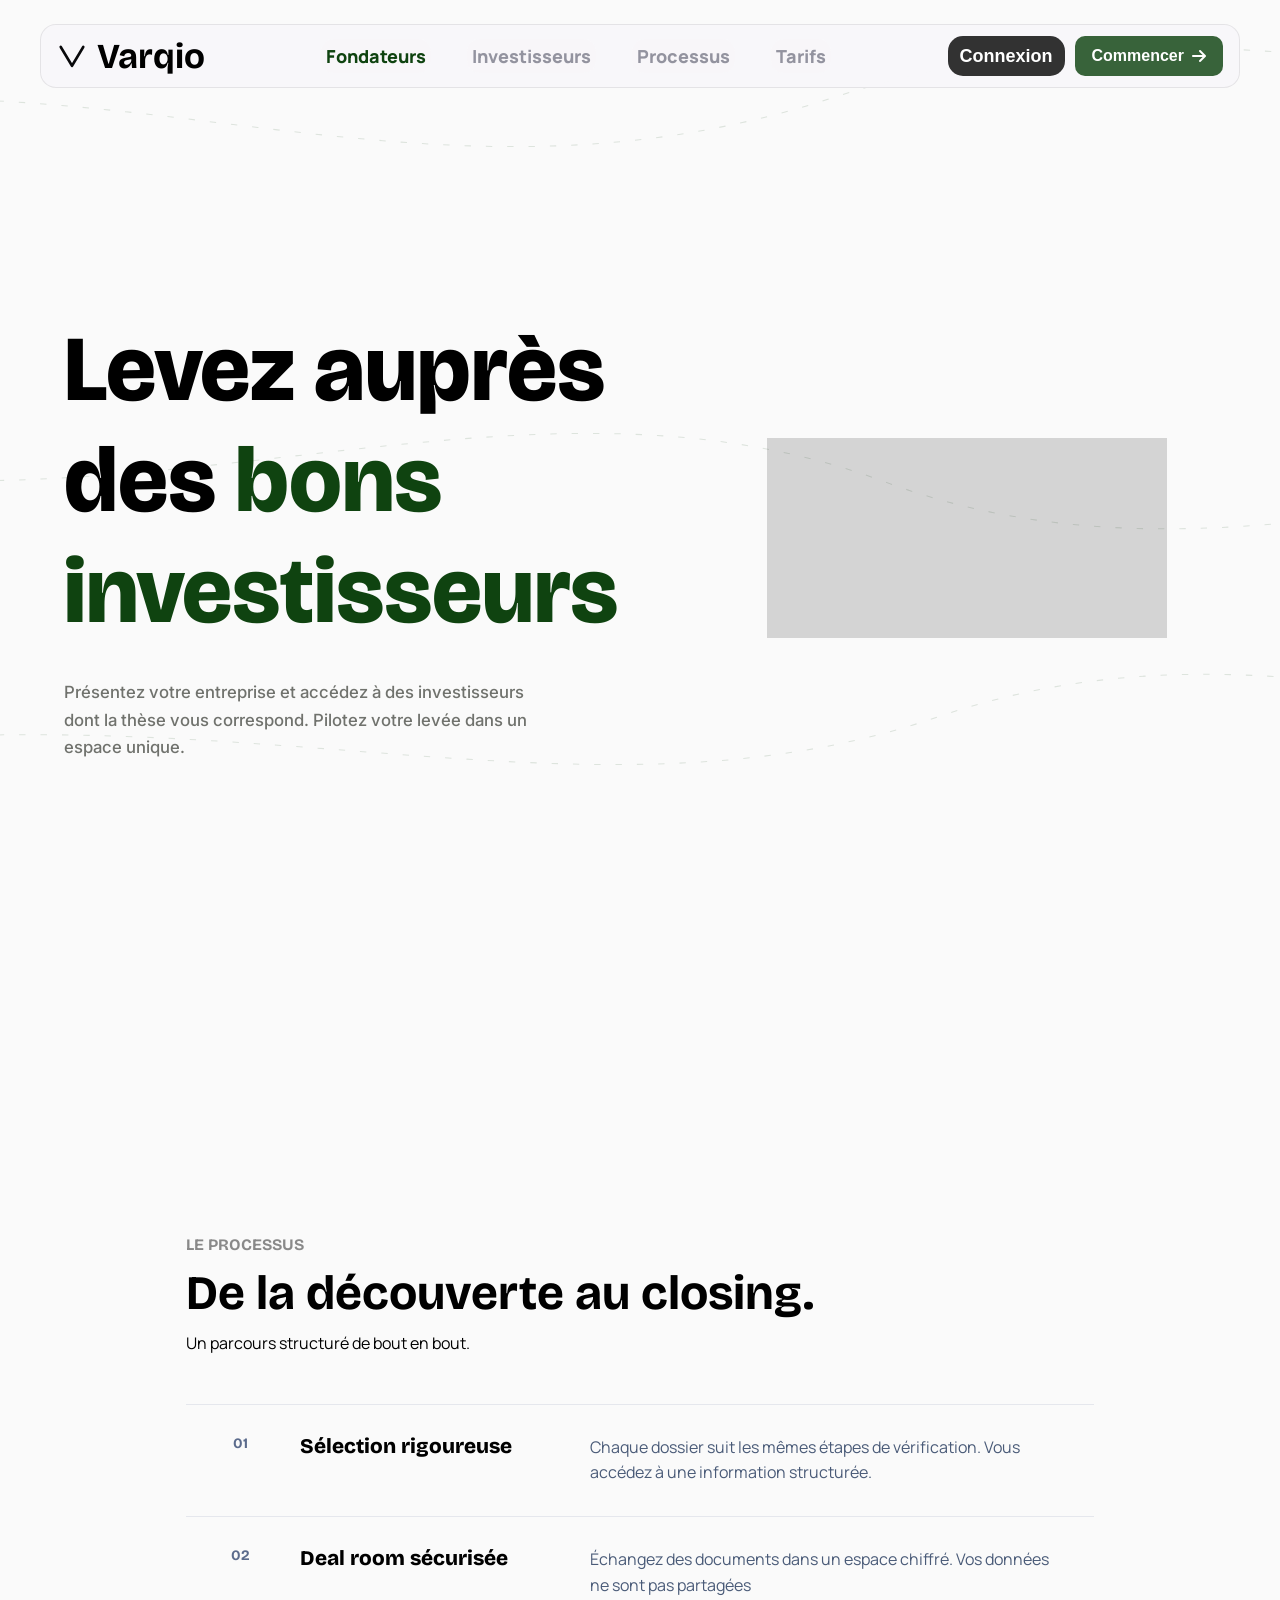
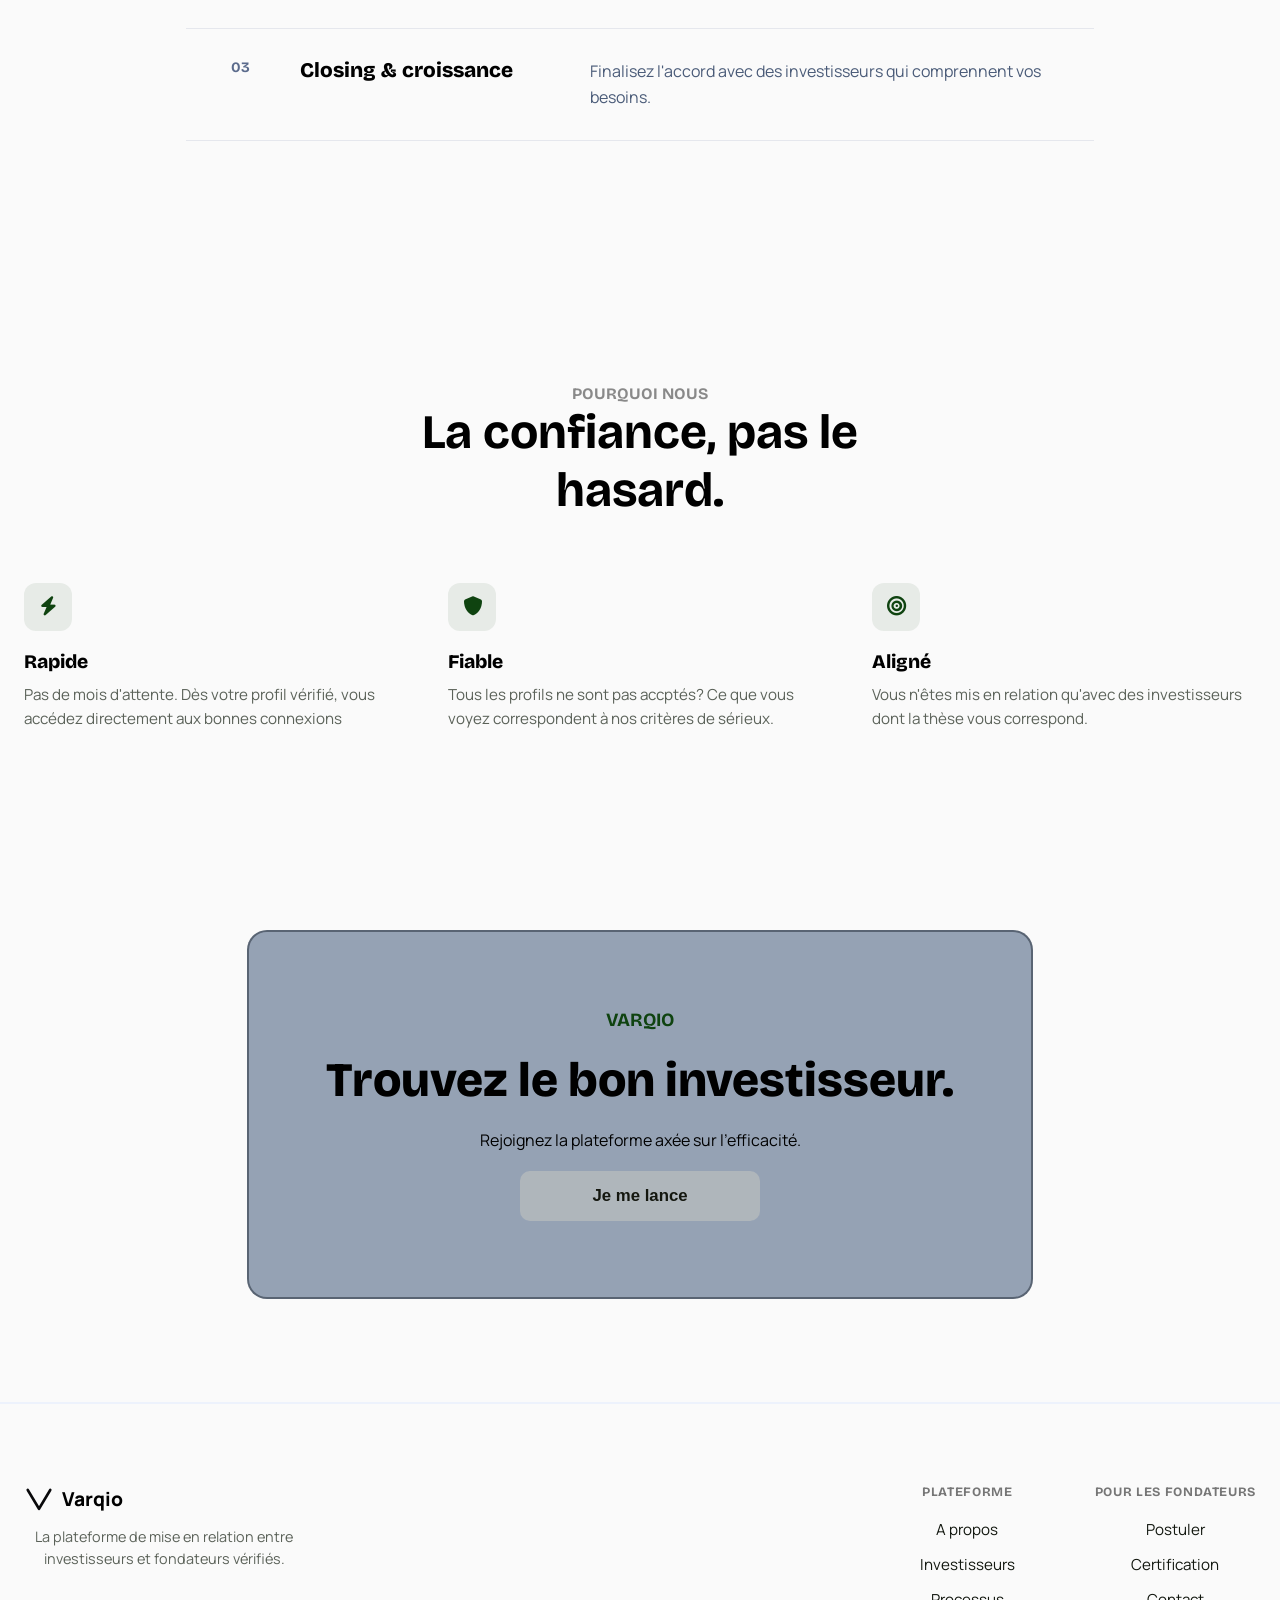
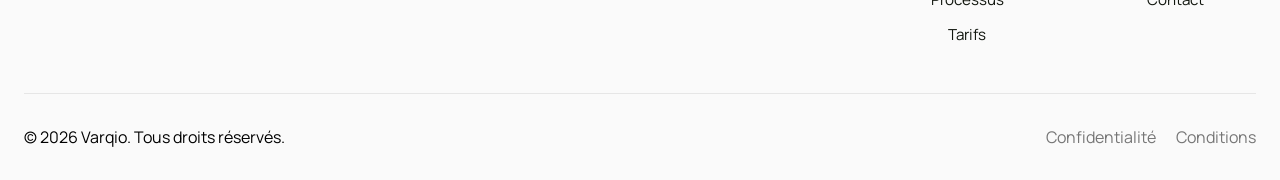
==== commit e971aa08: "Varqio 14/10/2026" ====
--- a/Pages/fondateurs.html
+++ b/Pages/fondateurs.html
@@ -3,7 +3,7 @@
     <head>
         <meta charset="UTF-8">
         <meta name="viewport" content="width=device-width, initial-scale=1.0">
-        <title>Varqio</title> 
+        <title>fondateurs</title> 
         <link rel="preconnect" href="https://fonts.googleapis.com">
         <link rel="preconnect" href="https://fonts.gstatic.com" crossorigin>
         <link href="https://fonts.googleapis.com/css2?family=Bricolage+Grotesque:opsz,wght@12..96,200..800&family=Inter:ital,opsz,wght@0,14..32,100..900;1,14..32,100..900&family=Manrope:wght@200..800&display=swap" rel="stylesheet">
@@ -38,7 +38,7 @@
                   fill="none" stroke="#0F4310" stroke-width="1" stroke-dasharray="6 14" />
         </svg>
     </div>
-        <nav class="navbar">
+    <nav class="navbar">
 
     <div>
         <a class="homeButton animHButton" href="../index.html">
@@ -48,8 +48,8 @@
     </div>
 
     <div class="nav-links">
-        <a href="Pages/fondateurs.html" class="nvb-midlink current-page">Fondateurs</a>
-        <a class="nvb-midlink">Investisseurs</a>
+        <a class="nvb-midlink current-page">Fondateurs</a>
+        <a href="../Pages/investisseurs.html" class="nvb-midlink">Investisseurs</a>
         <a class="nvb-midlink">Processus</a>
         <a class="nvb-midlink">Tarifs</a>
     </div>
@@ -72,7 +72,7 @@
         <div class="f-hero-content">
             <div class="f-left-hero">
                 <h1 class="f-hero-h1">Levez auprès des <span>bons investisseurs</span></h1>
-                <p>Présentez votre entreprise avec sérieux et accédez à des investisseurs dont la thèse vous correspond. Pilotez votre levée dans un espace unique</p>
+                <p>Présentez votre entreprise et accédez à des investisseurs dont la thèse vous correspond. Pilotez votre levée dans un espace unique.</p>
             </div>
             <div class="f-right-hero">
                 <div class="hero-f-card">
--- a/CSS/base/typography.css
+++ b/CSS/base/typography.css
@@ -56,7 +56,7 @@
 .f-hero-h1 {
     font-weight: 800;
     text-align: left;
-    font-size: clamp(2rem, 6vw + 1rem, 6rem);
+    font-size: clamp(2.7rem, 6vw + 1rem, 6rem);
     color: black;
 }
 
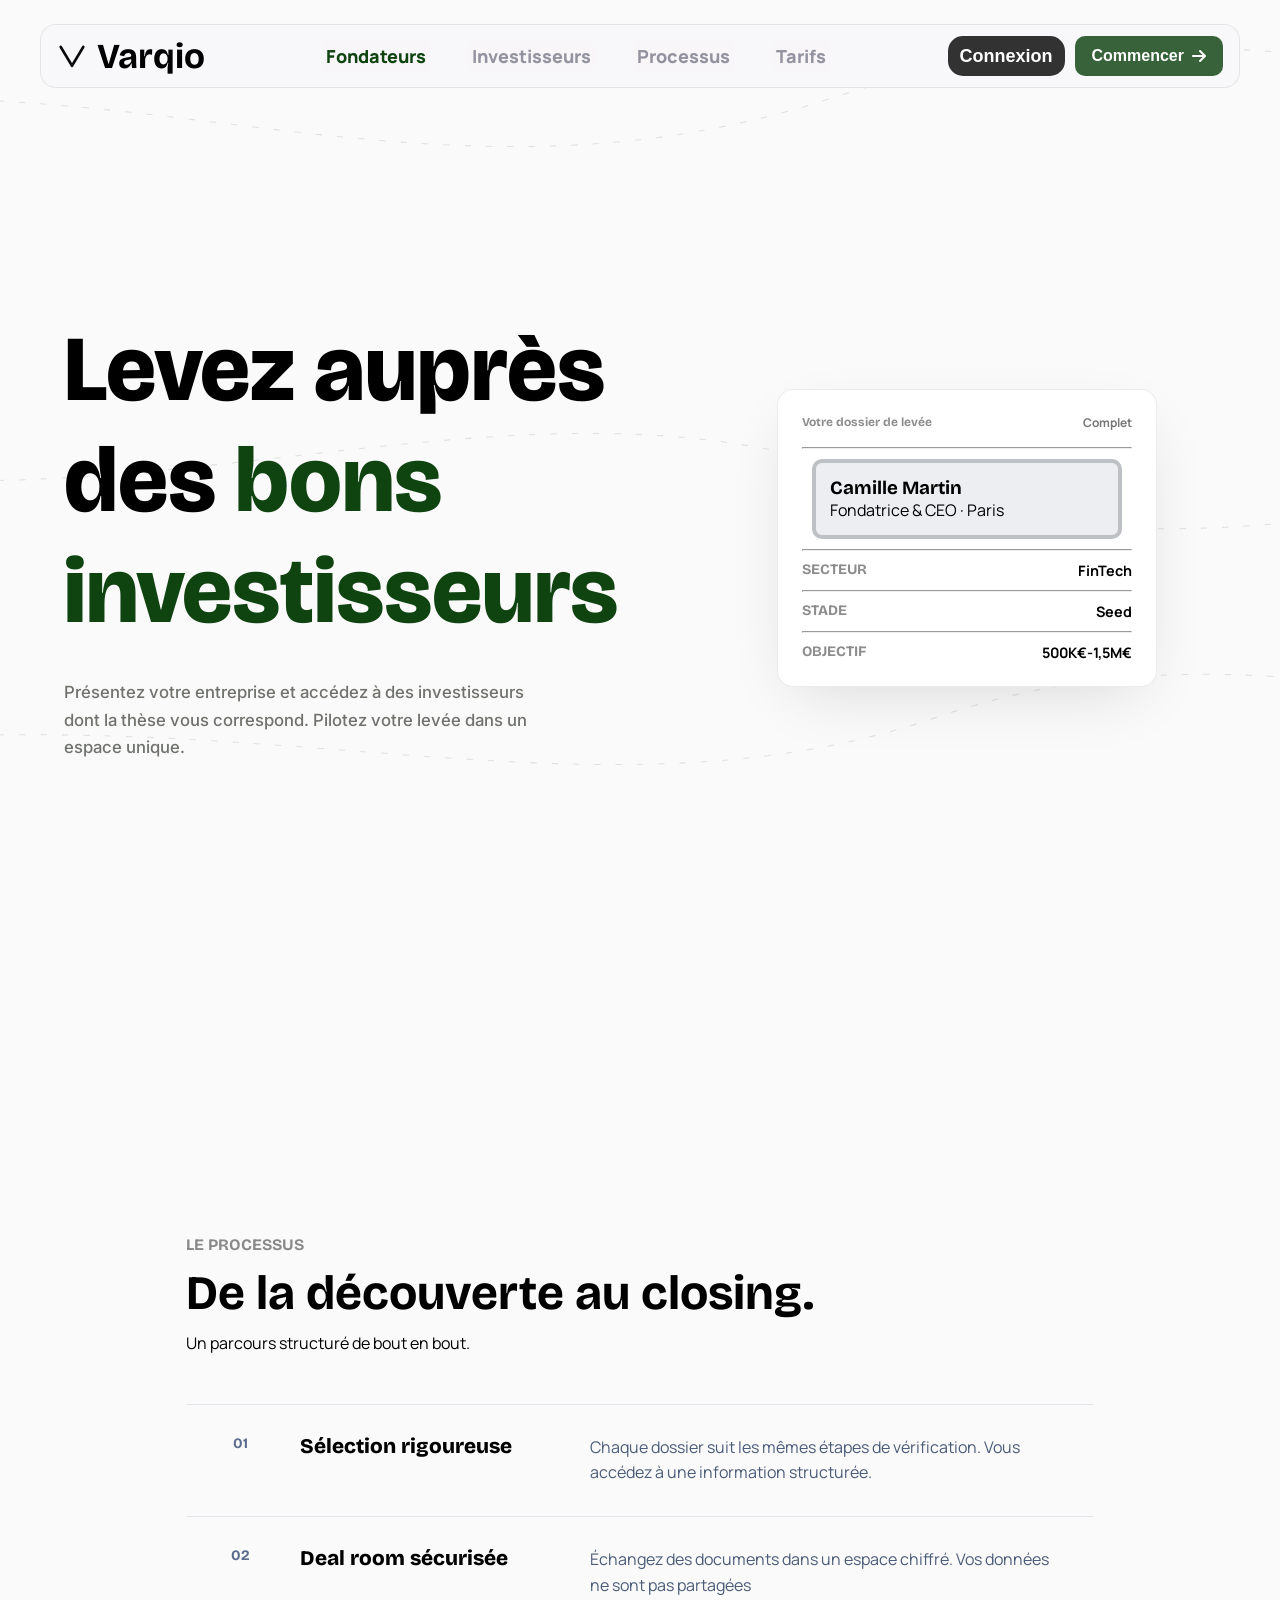
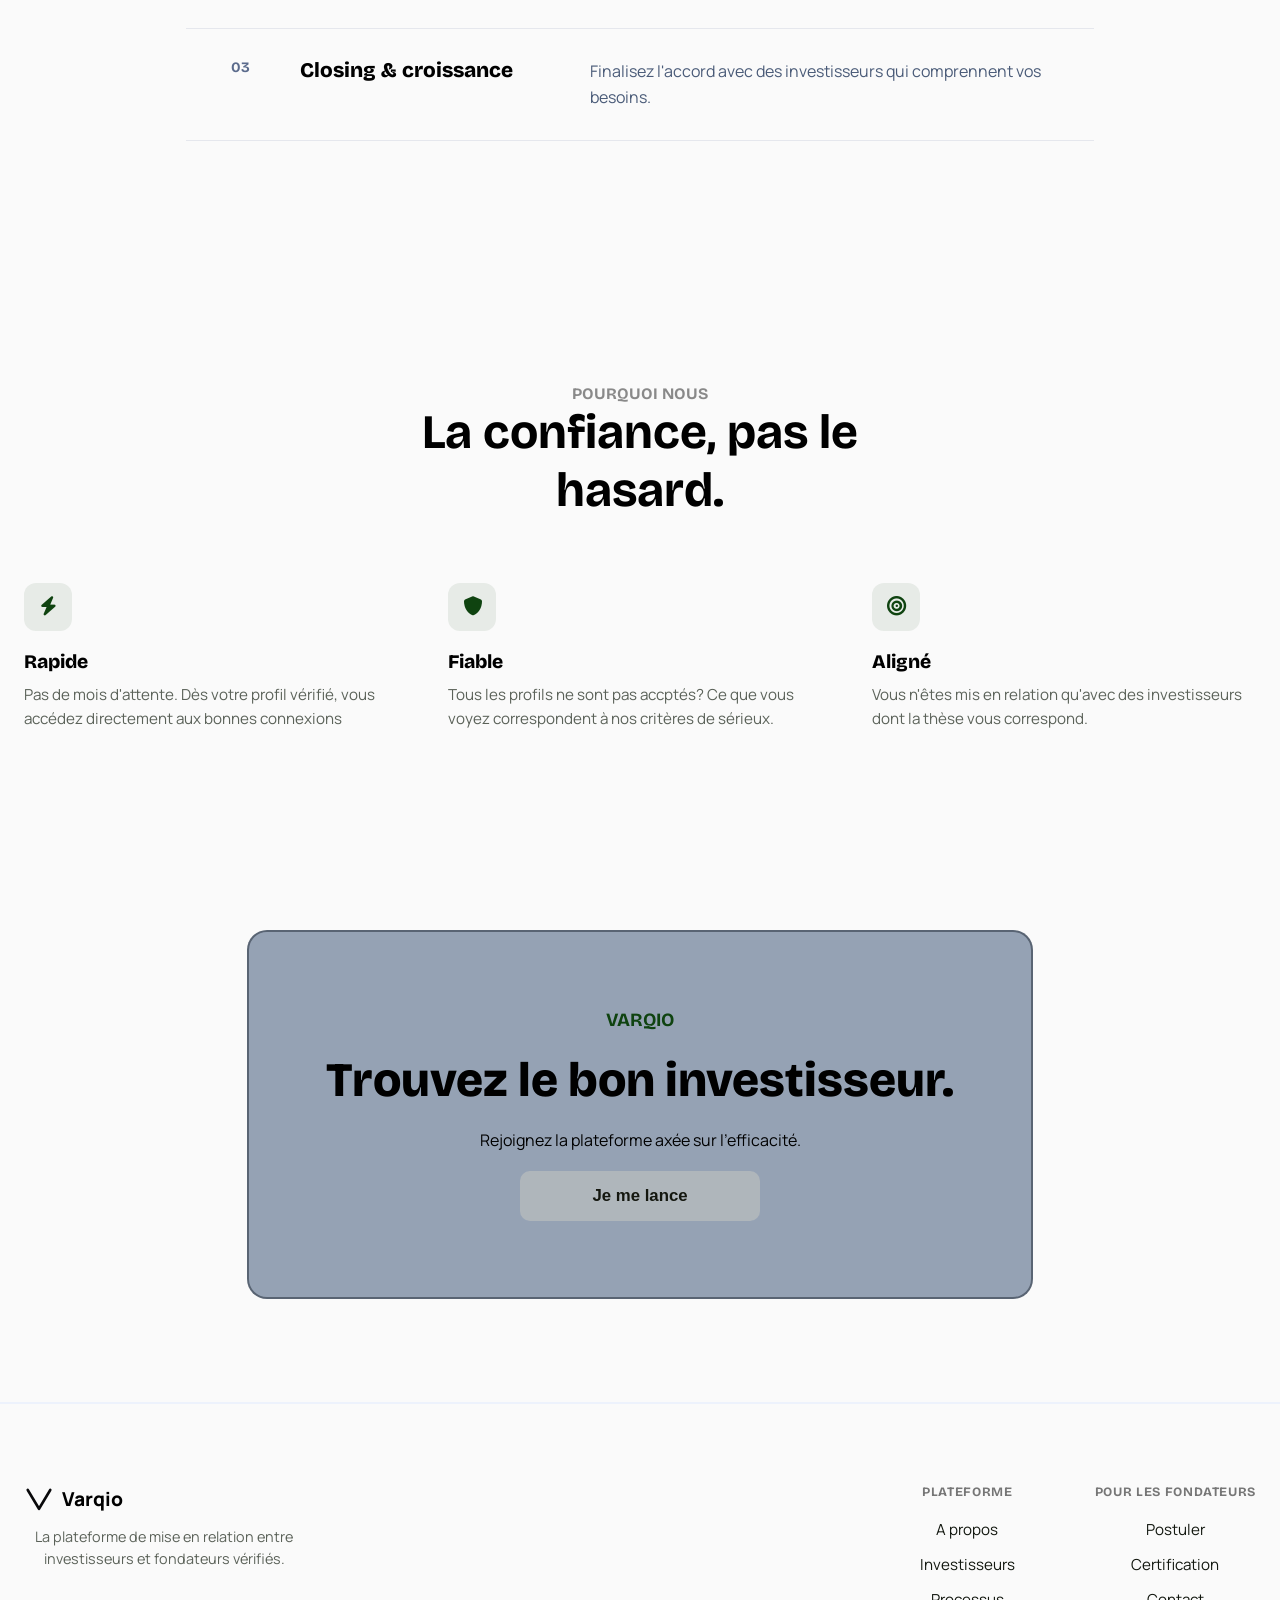
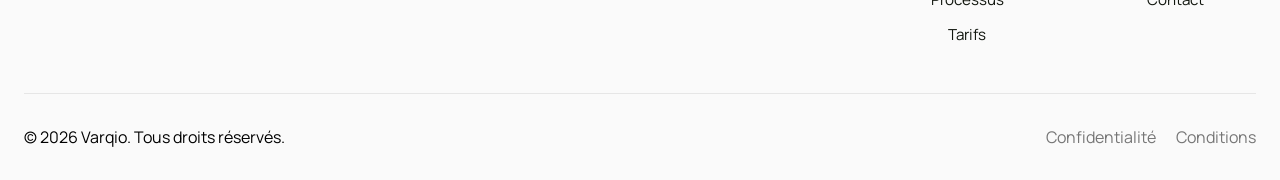
==== commit e791a96d: "Varqio 18/10/2026" ====
--- a/Pages/fondateurs.html
+++ b/Pages/fondateurs.html
@@ -70,26 +70,49 @@
     </nav>
     <div class="hero-fondt">
         <div class="f-hero-content">
-            <div class="f-left-hero">
+            <div class="f-left-hero reveal-left">
                 <h1 class="f-hero-h1">Levez auprès des <span>bons investisseurs</span></h1>
                 <p>Présentez votre entreprise et accédez à des investisseurs dont la thèse vous correspond. Pilotez votre levée dans un espace unique.</p>
             </div>
-            <div class="f-right-hero">
+            <div class="f-right-hero reveal-right">
                 <div class="hero-f-card">
-
+                    <div class="has-header">
+                        <h4 class="has-h4">Votre dossier de levée</h4>
+                        <span>Complet</span>
+                    </div>
+                    <hr>
+                    <div class="has-profile">
+                        <h3>Camille Martin</h3>
+                        <span>Fondatrice & CEO · Paris</span>
+                    </div>
+                    <hr>
+                    <div class="has-row">
+                        <h4>SECTEUR</h4>
+                        <strong>FinTech</strong>
+                    </div>
+                    <hr>
+                    <div class="has-row">
+                        <h4>STADE</h4>
+                        <strong>Seed</strong>
+                    </div>
+                    <hr>
+                    <div class="has-row-bottom">
+                        <h4>OBJECTIF</h4>
+                        <strong>500K€-1,5M€</strong>
+                    </div>
                 </div>
             </div>
         </div>
     </div>
     <div class="process-f">
         <div class="fp-content">
-            <div class="fp-top">
+            <div class="fp-top reveal-left">
                 <h4>LE PROCESSUS</h4>
                 <h2>De la découverte au closing.</h2>
                 <p>Un parcours structuré de bout en bout.</p>
             </div>
 
-            <div class="fp-card">
+            <div class="fp-card reveal-right">
                 <div class="fpc-row">
                     <span class="fpc-num">01</span>
                     <h3>Sélection rigoureuse</h3>
@@ -112,11 +135,11 @@
     </div>
     <div class="why-us">                                        <!-- pouquoi-nous -->
         <div class="why-content">
-            <div class="why-top">
+            <div class="why-top reveal-left">
                 <h4>POURQUOI NOUS</h4>
                 <h2>La confiance, pas le hasard.</h2>
             </div>
-            <div class="why-grid">
+            <div class="why-grid reveal-right">
                 <div class="why-card">
                     <div class="why-icon">
                         <i class="fa-solid fa-bolt"></i>
--- a/CSS/Components/cards.css
+++ b/CSS/Components/cards.css
@@ -236,10 +236,15 @@
 }
 
 .hero-f-card {
-    width: 400px;
-    height:200px;
-
-    background-color: rgba(0, 0, 0, 0.15);
+    width: 100%;
+    max-width: 380px;
+
+    border-radius: 16px;
+    background-color: white;
+    border: 1px solid rgba(0, 0, 0, 0.08);
+    box-shadow: 0 20px 60px -20px rgba(0, 0, 0, 0.15);
+
+    padding: 24px;
 }
 
 @media screen and (max-width: 1020px) {
@@ -353,5 +358,4 @@
     line-height: 1.6;
     color: #5B6259;
     text-align: left;
-}
-
+}
--- a/CSS/base/global.css
+++ b/CSS/base/global.css
@@ -140,13 +140,6 @@
     }
 }
 
-.reveal,
-.reveal-left,
-.reveal-up {
-    opacity: 0;
-    transition: opacity 0.7s ease, transform 0.7s ease;
-}
-
 .reveal-left {
     transform: translateX(-30px);
 }
@@ -155,9 +148,22 @@
     transform: translateY(24px);
 }
 
+.reveal-right {
+    transform: translateX(30px);
+}
+
+.reveal,
+.reveal-left,
+.reveal-up,
+.reveal-right {
+    opacity: 0;
+    transition: opacity 0.7s ease, transform 0.7s ease;
+}
+
 .reveal.visible,
 .reveal-left.visible,
-.reveal-up.visible {
+.reveal-up.visible, 
+.reveal-right.visible {
     opacity: 1;
     transform: translate(0, 0);
 }
--- a/CSS/base/typography.css
+++ b/CSS/base/typography.css
@@ -43,7 +43,7 @@
 }
 
 h4 {
-    color: rgba(0, 0, 0, 0.45)
+    color: rgba(0, 0, 0, 0.45);
 }
 
 .hero-h-h1 {
@@ -53,15 +53,15 @@
     color: black;
 }
 
-.f-hero-h1 {
+.f-hero-h1, .ih-h1 {
     font-weight: 800;
     text-align: left;
-    font-size: clamp(2.7rem, 6vw + 1rem, 6rem);
+    font-size: clamp(2.6rem, 6vw + 1rem, 6rem);
     color: black;
 }
 
 .f-hero-h1 span {
-    color: var(--coul-princ)
+    color: var(--coul-princ);
 }
  
 h2 {
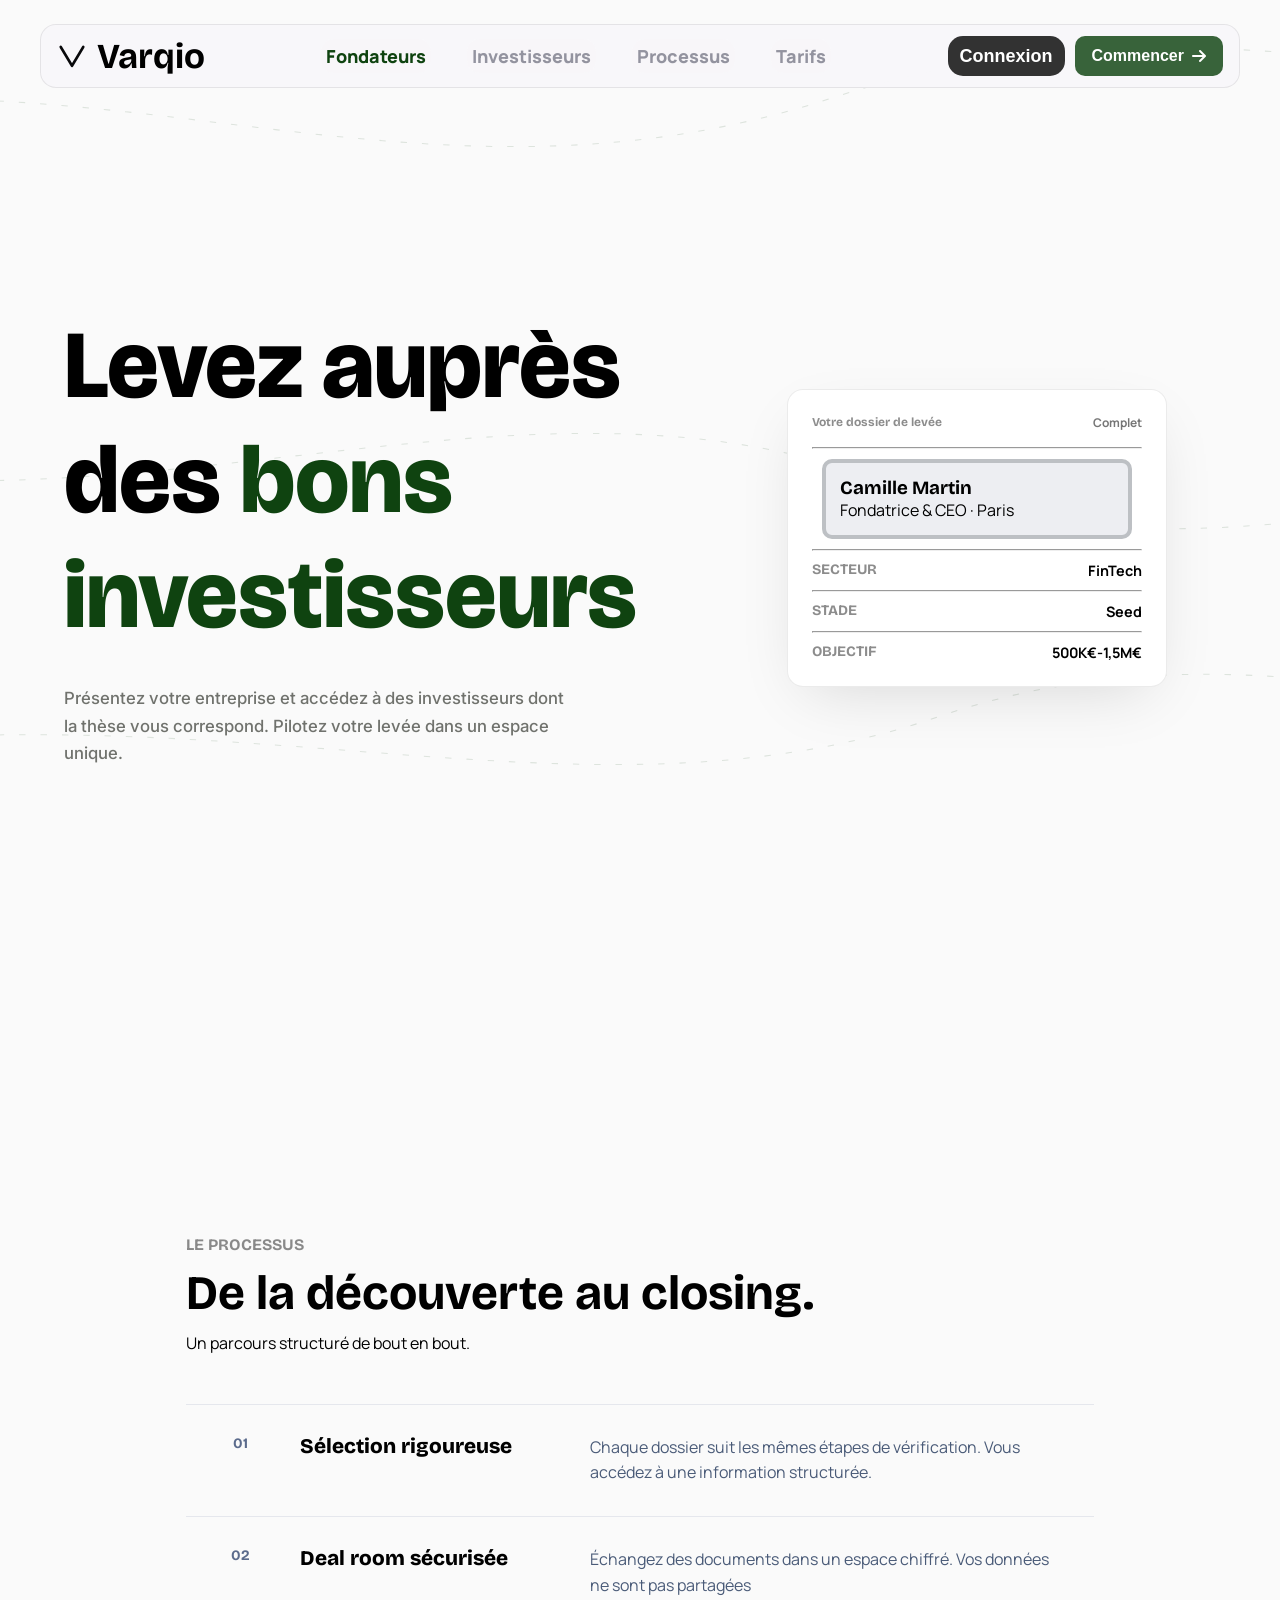
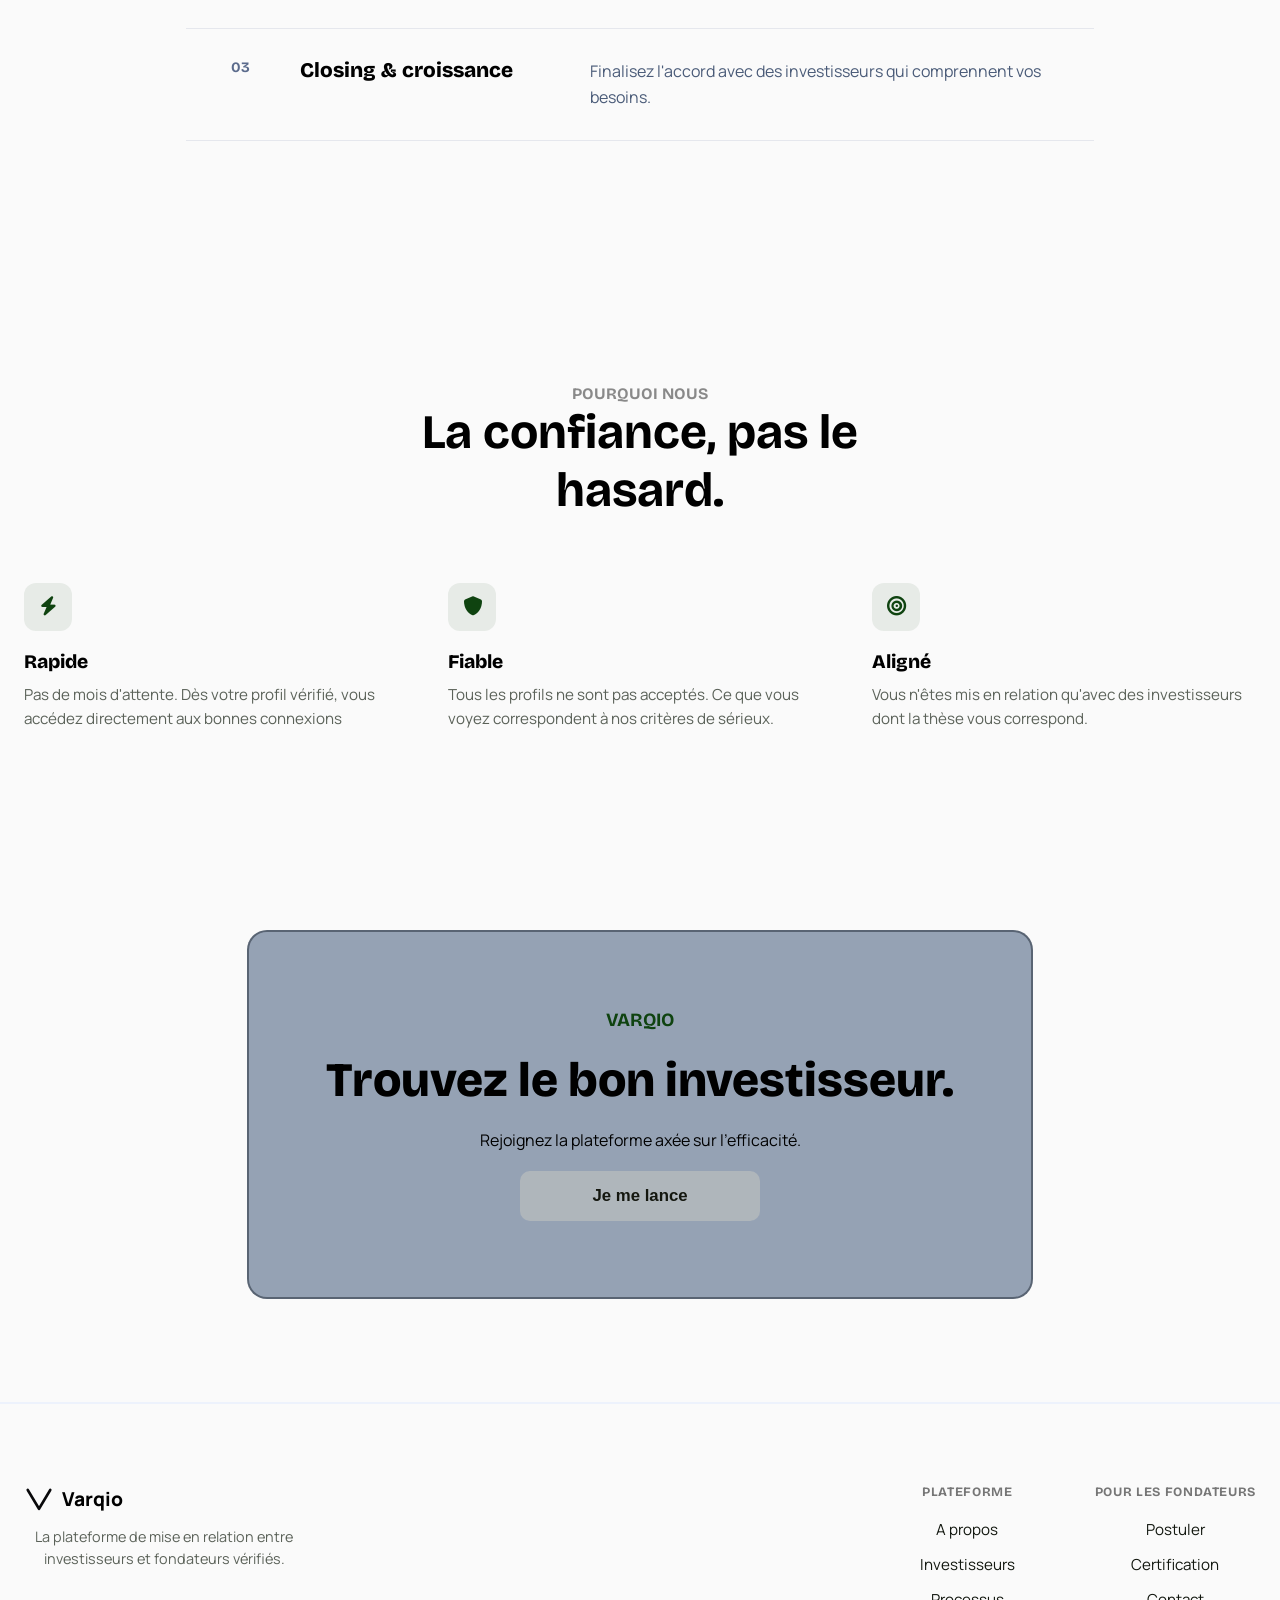
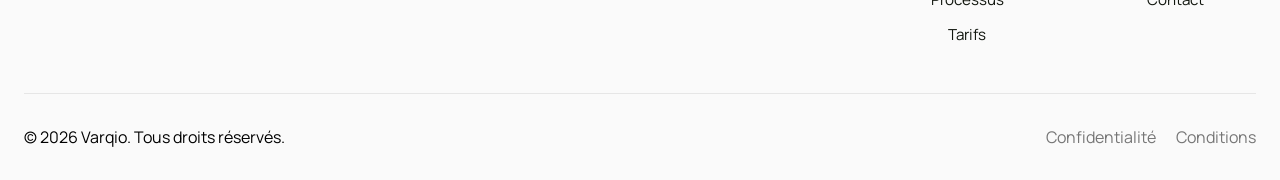
==== commit bfa1607c: "Varqio 25/10/2026" ====
--- a/Pages/fondateurs.html
+++ b/Pages/fondateurs.html
@@ -71,8 +71,8 @@
     <div class="hero-fondt">
         <div class="f-hero-content">
             <div class="f-left-hero reveal-left">
-                <h1 class="f-hero-h1">Levez auprès des <span>bons investisseurs</span></h1>
-                <p>Présentez votre entreprise et accédez à des investisseurs dont la thèse vous correspond. Pilotez votre levée dans un espace unique.</p>
+                <h1 class="hero-h1">Levez auprès des <span>bons investisseurs</span></h1>
+                <p class="hero-p">Présentez votre entreprise et accédez à des investisseurs dont la thèse vous correspond. Pilotez votre levée dans un espace unique.</p>
             </div>
             <div class="f-right-hero reveal-right">
                 <div class="hero-f-card">
@@ -152,7 +152,7 @@
                         <i class="fa-solid fa-shield"></i>
                     </div>
                     <h3>Fiable</h3>
-                    <p>Tous les profils ne sont pas accptés? Ce que vous voyez correspondent à nos critères de sérieux.</p>
+                    <p>Tous les profils ne sont pas acceptés. Ce que vous voyez correspondent à nos critères de sérieux.</p>
                 </div>
                 <div class="why-card">
                     <div class="why-icon">
@@ -172,7 +172,7 @@
                     <h2>Trouvez le bon investisseur.</h2>
                     <p>Rejoignez la plateforme axée sur l'efficacité.</p>
                     <section class="rc-btn-sec">                                                <!-- rhc = rejoindre - home- card  -->
-                        <button class="postul-btn">Je me lance </button>
+                        <button class="postul-btn">Je me lance</button>
                     </section>
                 </div>
             </div>
--- a/CSS/Components/cards.css
+++ b/CSS/Components/cards.css
@@ -358,4 +358,59 @@
     line-height: 1.6;
     color: #5B6259;
     text-align: left;
+}
+
+.ih-card {
+    display:flex;
+
+    min-width: 100px;
+    height: 200px;
+    background-color: rgba(0, 0, 0, 0.4);
+}
+
+.inv-i-card {
+    display: flex;
+    justify-content: space-between;
+
+    width: 100%;
+    max-width: 1100px;
+
+    border-radius: 20px;
+    padding: 50px 40px;
+
+    background-color: #fff;
+}
+
+.ii-row {
+    display: flex;
+    flex-direction: column;
+    align-items: flex-start;
+
+    flex: 1;
+    padding: 0 20px;
+
+    gap: 16px;
+}
+
+.ii-row h2,
+.ii-row h4,
+.ii-row p {
+    text-align: left;
+    margin: 0;
+    width: 100%;
+}
+
+@media screen and (max-width: 1000px) {
+    .inv-i-card {
+        flex-direction: column;
+
+        width: 89%;
+        gap: 48px;
+        padding: 40px 28px;
+    }
+
+    .ii-row {
+        padding: 0;
+        width: 100%;
+    }
 }
--- a/CSS/base/typography.css
+++ b/CSS/base/typography.css
@@ -46,21 +46,36 @@
     color: rgba(0, 0, 0, 0.45);
 }
 
-.hero-h-h1 {
+.hero-h1 {
     font-weight: 800;
-    font-size: clamp(2.9rem, 6vw + 1rem, 6rem);
     text-align: left;
+    font-size: clamp(2.6rem, 7vw + 1rem, 6rem);
     color: black;
 }
 
-.f-hero-h1, .ih-h1 {
-    font-weight: 800;
+.hero-p {
+    width: 90%;
+    max-width: 600px;
+
+    margin: 0;
+
     text-align: left;
-    font-size: clamp(2.6rem, 6vw + 1rem, 6rem);
-    color: black;
+    font-size: 1.05rem;
+    line-height: 1.65;
+
+    color: var(--mutée);
+    font-weight: 500;
+    font-family: 'Inter', sans-serif;
 }
 
-.f-hero-h1 span {
+@media screen and (max-width: 1020px) {
+    .hero-h1, .hero-p  {
+        text-align:center;
+    }
+    
+}
+
+.hero-h1 span {
     color: var(--coul-princ);
 }
  
@@ -74,3 +89,22 @@
     font-weight: 700;
 }
 
+.ii-row h2 {
+    font-family: 'Bricolage Grotesque', sans-serif;
+    font-size: clamp(1.6rem, 2.5vw, 2.2rem);
+    font-weight: 800;
+    color: #0F4310;
+}
+
+.ii-row h4 {
+    font-size: 1.05rem;
+    font-weight: 700;
+    color: #14170F;
+}
+
+.ii-row p {
+    font-size: 0.92rem;
+    line-height: 1.6;
+    font-weight: 700;
+    color: rgba(20, 23, 15, 0.55);
+}
--- a/CSS/pages/hero-fondt.css
+++ b/CSS/pages/hero-fondt.css
@@ -42,22 +42,6 @@
     
 }
 
-.f-left-hero p {
-    width: 90%;
-    max-width: 600px;
-
-    margin: 0;
-
-    text-align: left;
-    font-size: 1.05rem;
-    line-height: 1.65;
-
-    color: var(--mutée);
-    font-weight: 500;
-    font-family: 'Inter', sans-serif;
-}
-
-
 @media screen and (max-width: 1020px) {
     .f-hero-content {
         flex-direction: column;
@@ -65,15 +49,7 @@
         text-align: center;
     }
 
-    .f-hero-h1 {
-        text-align: center;
-    }
-
     .f-left-hero {
         align-items: center;
     }
-
-    .f-left-hero p {
-        text-align: center;
-    }
 }
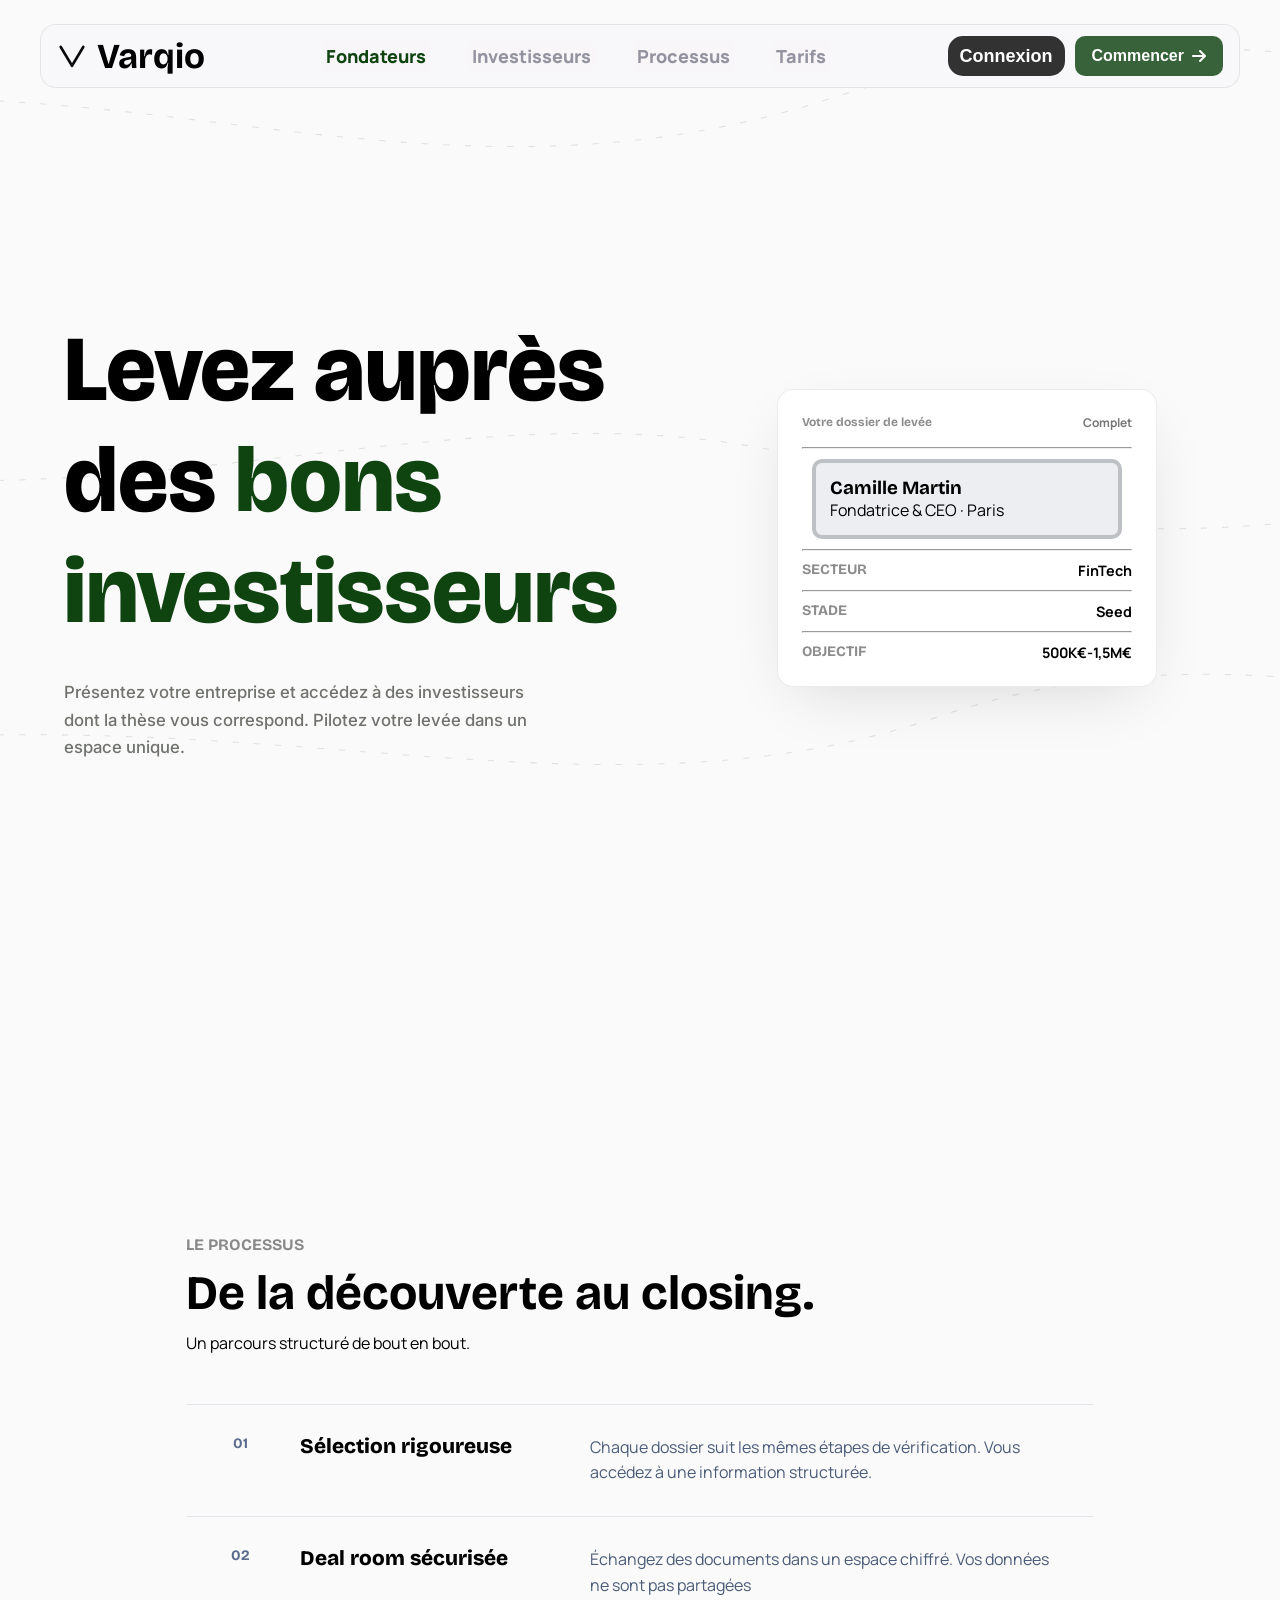
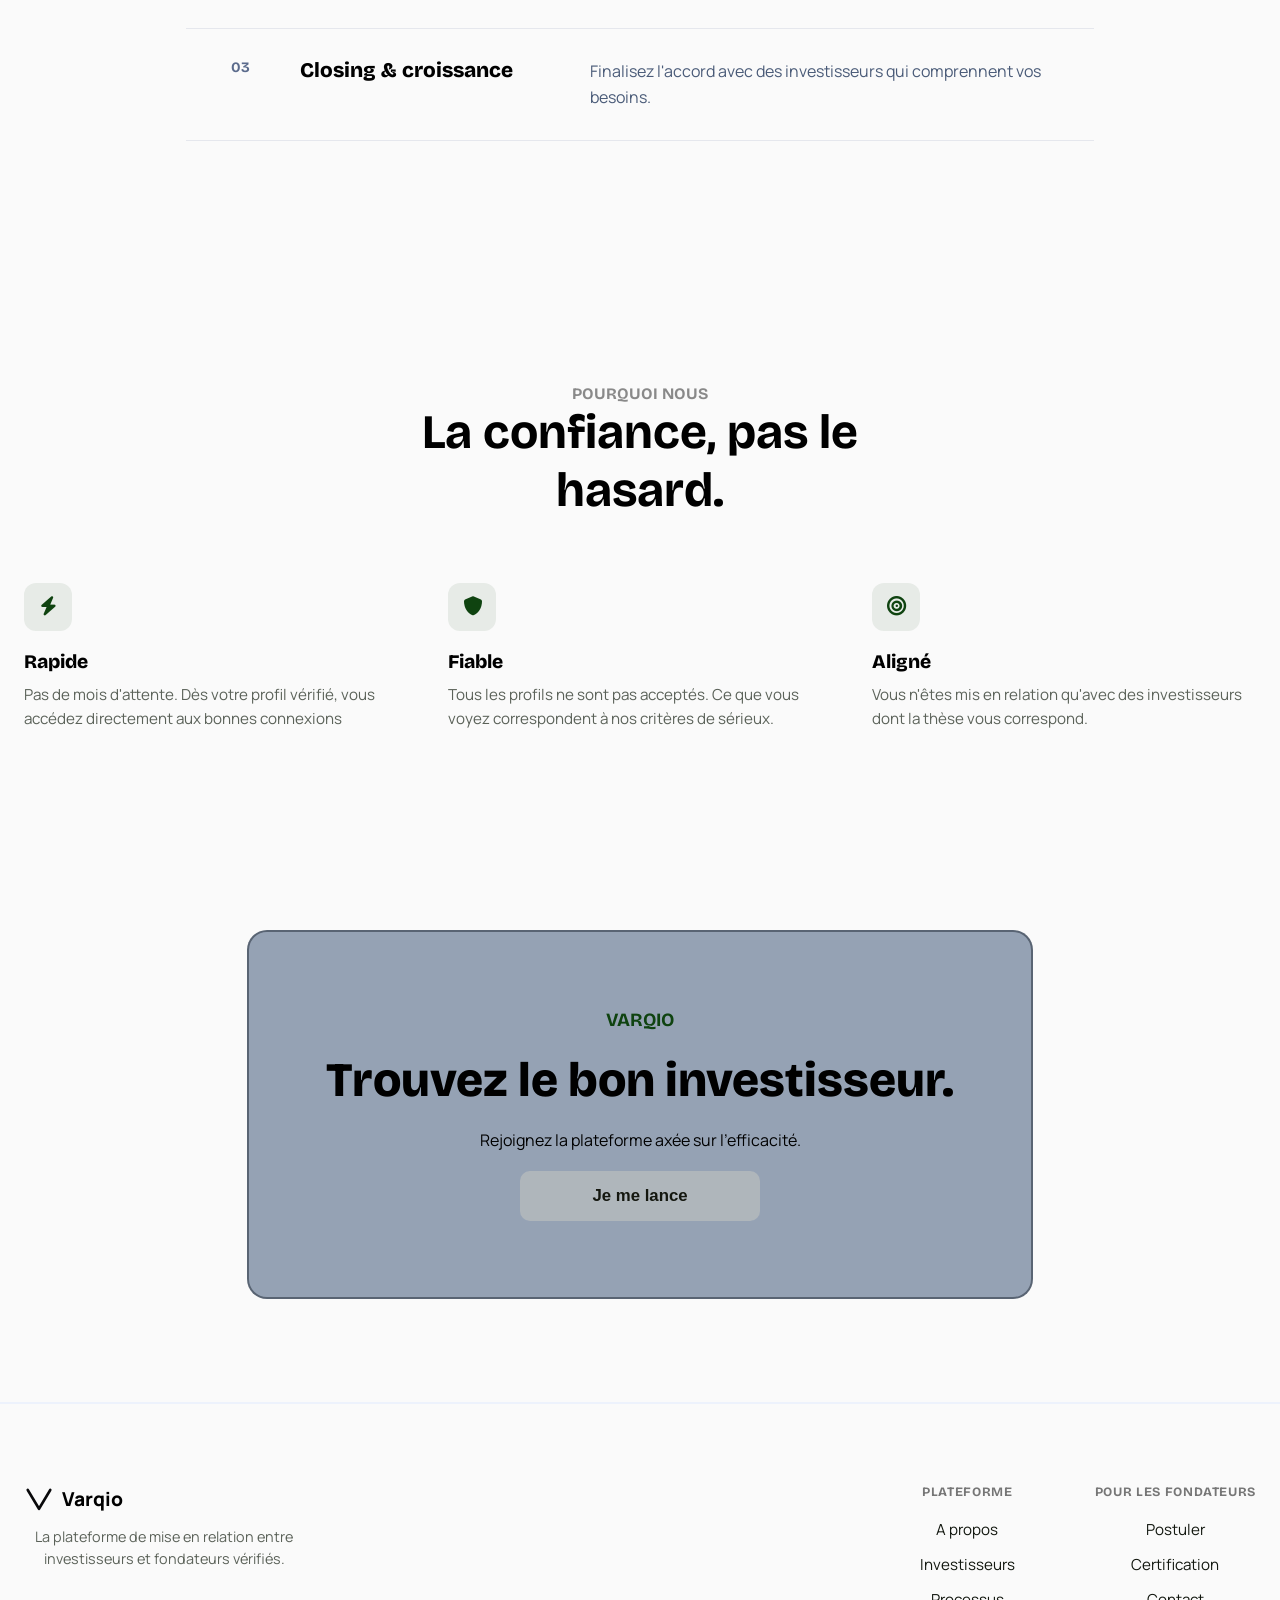
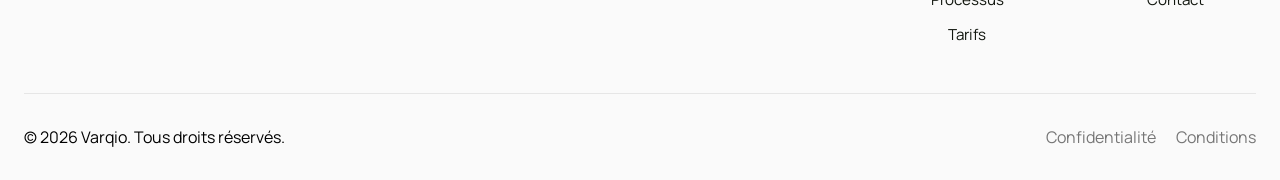
==== commit 050452be: "Varqio 28/10/2026" ====
--- a/Pages/fondateurs.html
+++ b/Pages/fondateurs.html
@@ -171,7 +171,7 @@
                     <h3>VARQIO</h3>
                     <h2>Trouvez le bon investisseur.</h2>
                     <p>Rejoignez la plateforme axée sur l'efficacité.</p>
-                    <section class="rc-btn-sec">                                                <!-- rhc = rejoindre - home- card  -->
+                    <section class="rc-btn-sec">                                              
                         <button class="postul-btn">Je me lance</button>
                     </section>
                 </div>
--- a/CSS/Components/cards.css
+++ b/CSS/Components/cards.css
@@ -360,13 +360,6 @@
     text-align: left;
 }
 
-.ih-card {
-    display:flex;
-
-    min-width: 100px;
-    height: 200px;
-    background-color: rgba(0, 0, 0, 0.4);
-}
 
 .inv-i-card {
     display: flex;
@@ -413,4 +406,60 @@
         padding: 0;
         width: 100%;
     }
+}
+
+
+.pi-card {
+    display:flex;
+    flex-direction: column;
+    
+    width: 100%;
+    min-height: 300px;
+}
+
+.pic-row {
+    display: grid;
+    grid-template-columns: 60px 260px 1fr;
+    align-items: start;
+    gap:30px;
+
+    border-top: 1.5px solid #e5e7ed;
+    padding: 30px 24px;
+
+    transition: background-color 0.3s ease ;
+}
+
+.pic-row:hover {
+    background-color: #f0f3f9;
+}
+
+.pic-top, .pic-middle, .pic-bottom {
+    display:flex;
+    flex-direction: column;
+    justify-content: center;
+
+    text-align: center;
+
+    gap:10px;
+}
+
+.pic-bottom {
+    border-bottom: 1.5px solid #e5e7ed;
+}
+
+.ih-card {
+    display: flex;
+    flex-direction: column;
+    align-self: flex-start;
+
+    width: 100%;
+    max-width: 380px;
+
+    border-radius: 16px;
+    background-color: white;
+    border: 1px solid rgba(0, 0, 0, 0.08);
+    box-shadow: 0 20px 60px -20px rgba(0, 0, 0, 0.15);
+
+    padding: 24px;
+    box-sizing: border-box;
 }
--- a/CSS/base/global.css
+++ b/CSS/base/global.css
@@ -172,6 +172,14 @@
     transition-delay: 0.18s;
 }
 
+.reveal-delay-seq {
+    transition-delay: 0.7s;
+}
+
+.reveal-delay-seq-2 {
+    transition-delay: 0.85s;
+}
+
 @media (prefers-reduced-motion: reduce) {
     .reveal,
     .reveal-left,
--- a/CSS/base/typography.css
+++ b/CSS/base/typography.css
@@ -18,7 +18,7 @@
 }
 
 .body-large {
-    font-family: Inter, sans-serif;
+    font-family: "Inter", sans-serif;
     font-size: 16px;
     font-weight: 400;
 }
@@ -49,7 +49,7 @@
 .hero-h1 {
     font-weight: 800;
     text-align: left;
-    font-size: clamp(2.6rem, 7vw + 1rem, 6rem);
+    font-size: clamp(2.6rem, 6vw + 1rem, 6rem);
     color: black;
 }
 
@@ -80,7 +80,7 @@
 }
  
 h2 {
-    font-size: clamp(1.9rem, 4vw + 0.8rem, 3rem);
+    font-size: clamp(1.91rem, 4vw + 0.8rem, 3rem);
     font-weight: 700;
     color: black;
 }
@@ -107,4 +107,44 @@
     line-height: 1.6;
     font-weight: 700;
     color: rgba(20, 23, 15, 0.55);
-}+}
+
+.pi-top h2 {
+    font-size: clamp(2.3rem, 4vw + 0.8rem, 3rem);
+}
+
+.pic-row h2 {
+    font-size: 1.3rem;
+    font-weight: 800;
+    line-height: 1.2;
+    margin:0;
+
+    text-align:left;
+}
+
+.pic-row p {
+    max-width: 480px;
+    
+    font-size: 1rem;
+    line-height: 1.6;
+    color: #4a5b78;
+
+    text-align: left;
+    margin: 0;
+}
+
+@media screen and (max-width: 800px) {
+    .pic-row {
+        grid-template-columns: 1fr;
+        justify-content: center;
+        text-align:center;
+        gap:10px;
+    }
+
+    .pic-row h4,
+    .pic-row h2,
+    .pic-row p {
+        text-align: center;
+    }
+}
+
